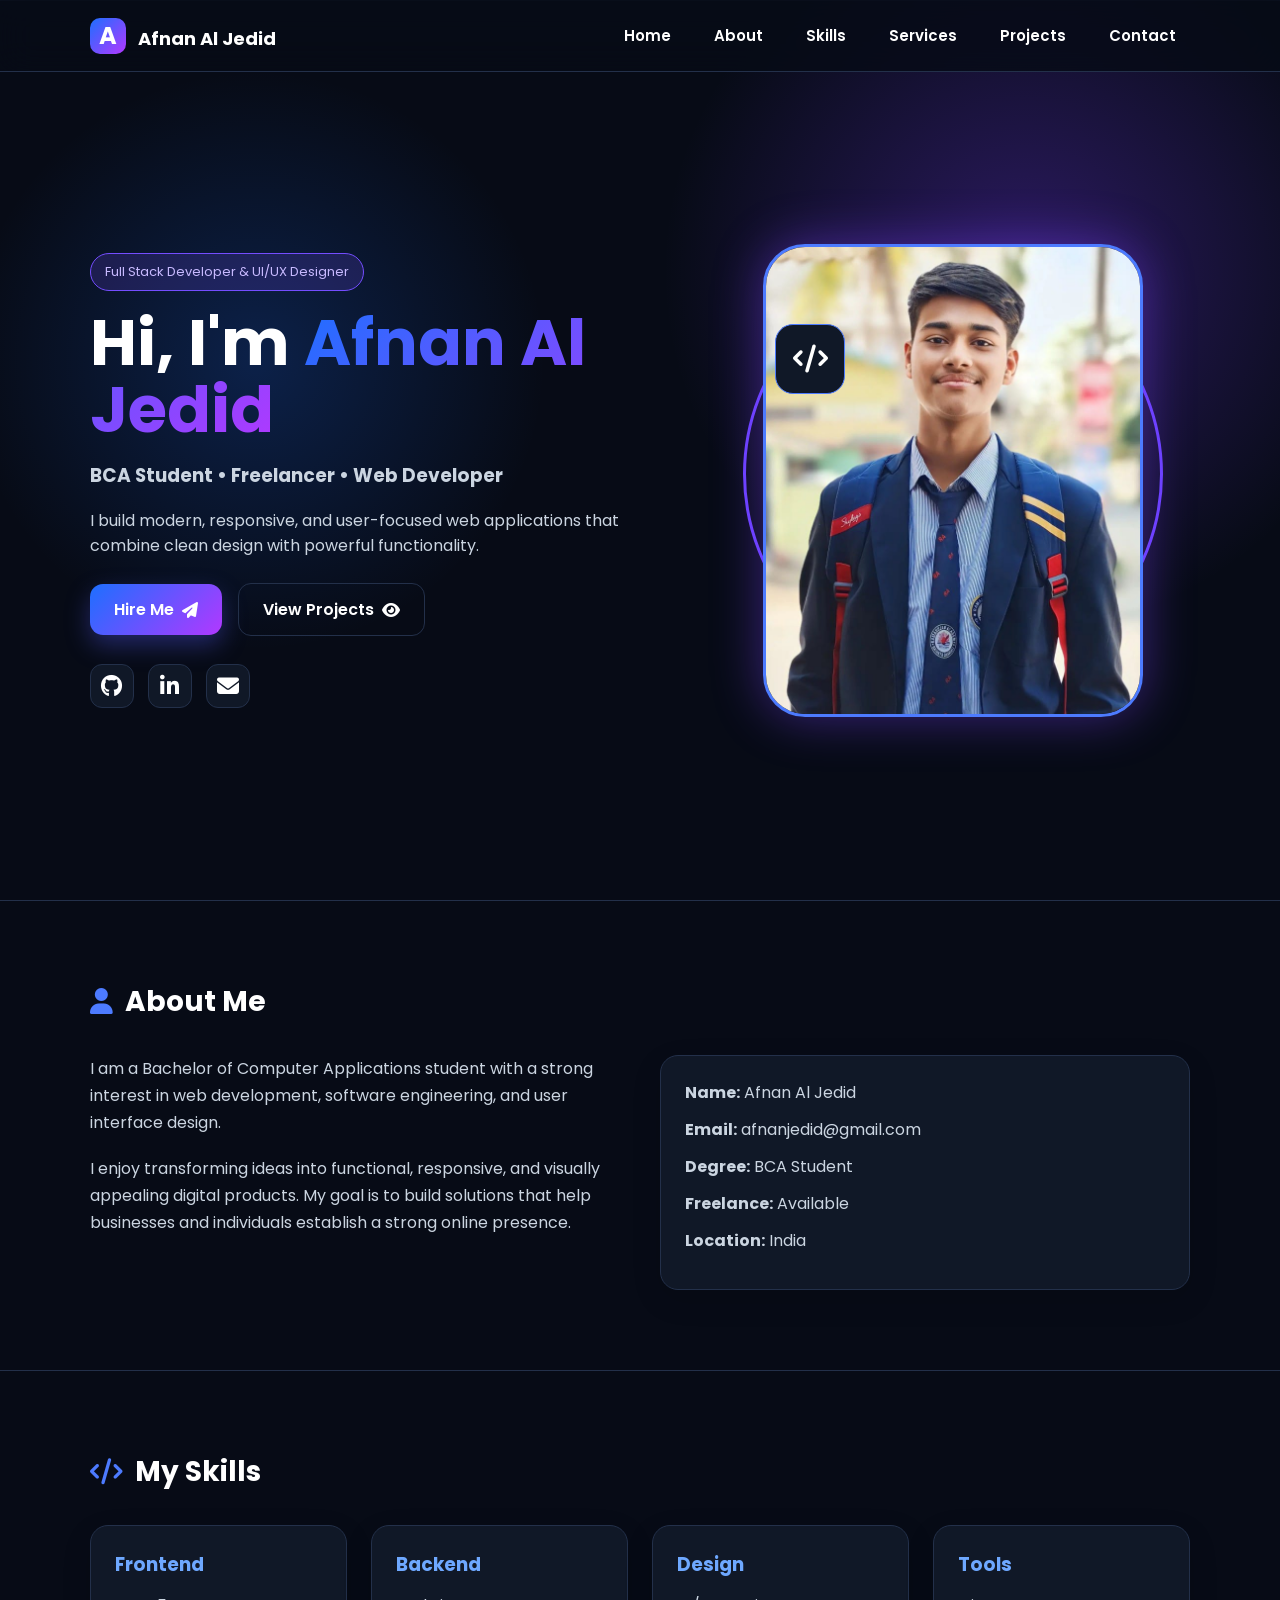
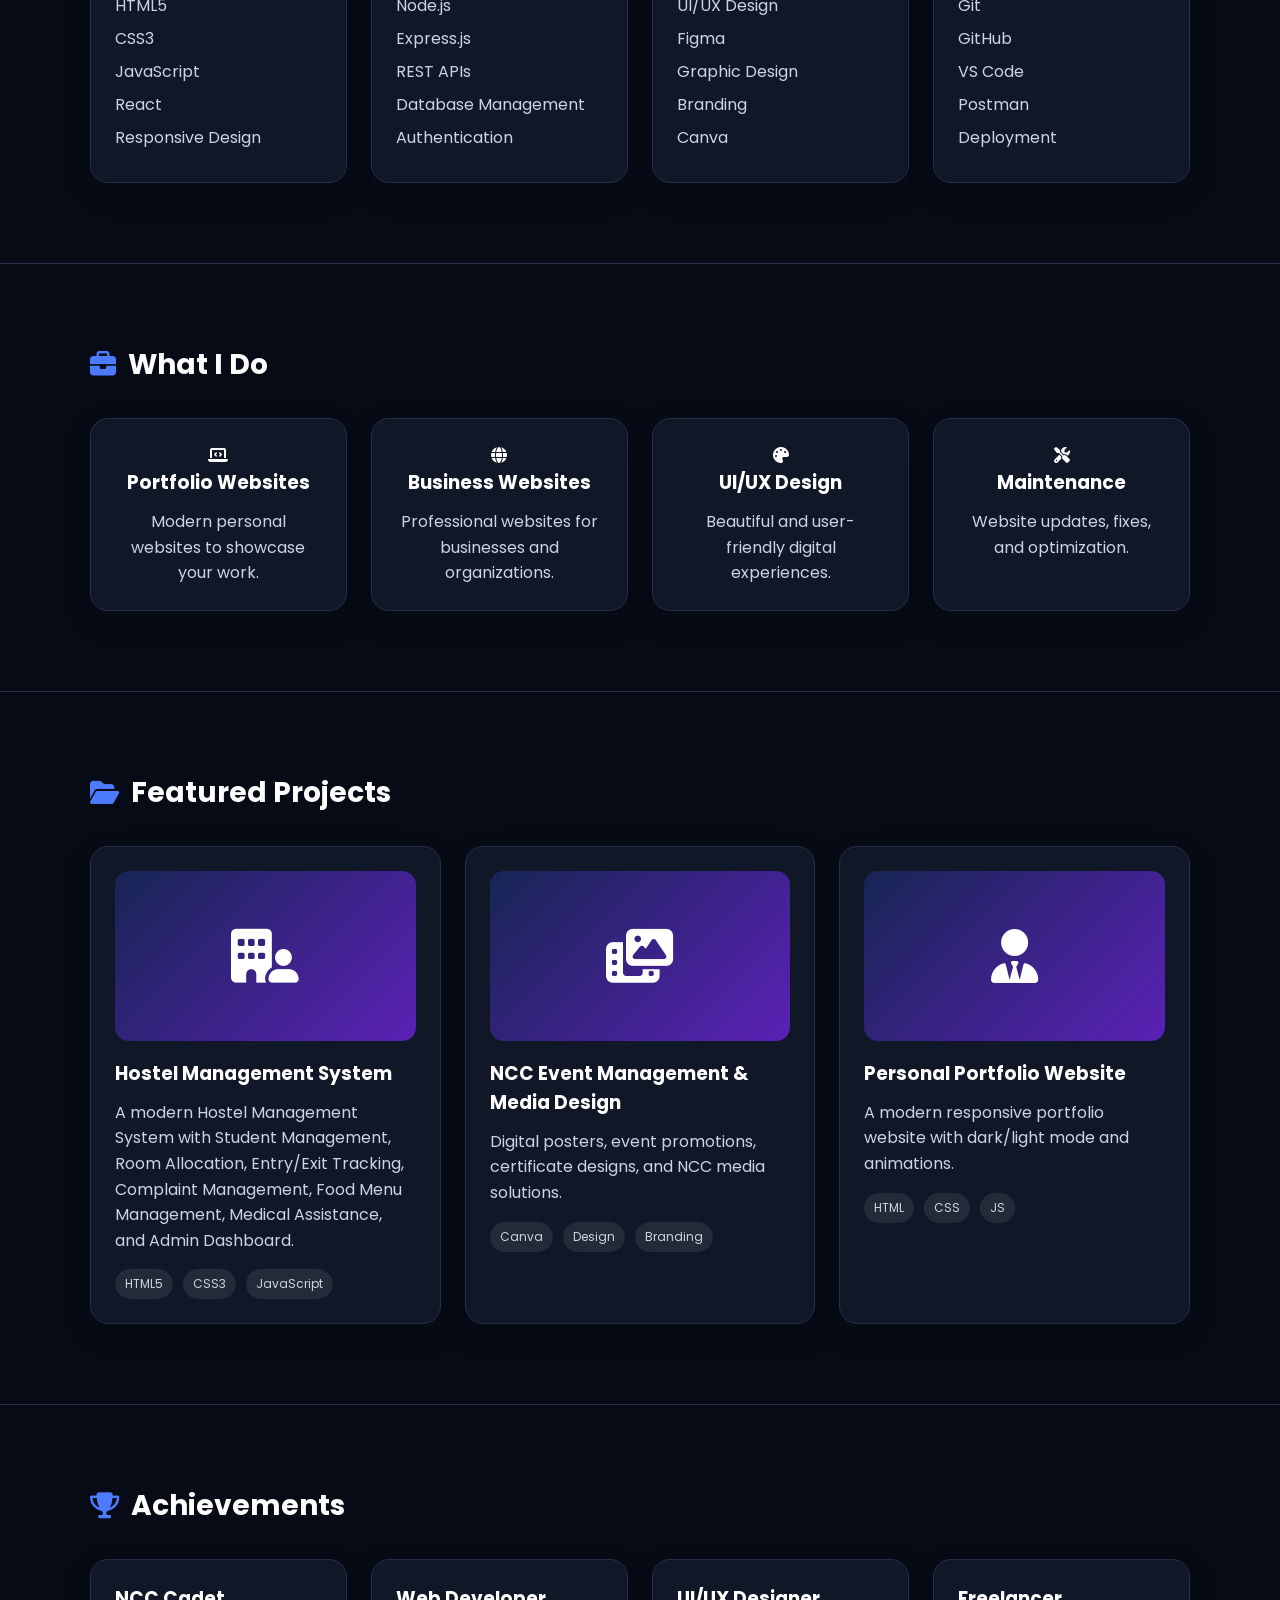
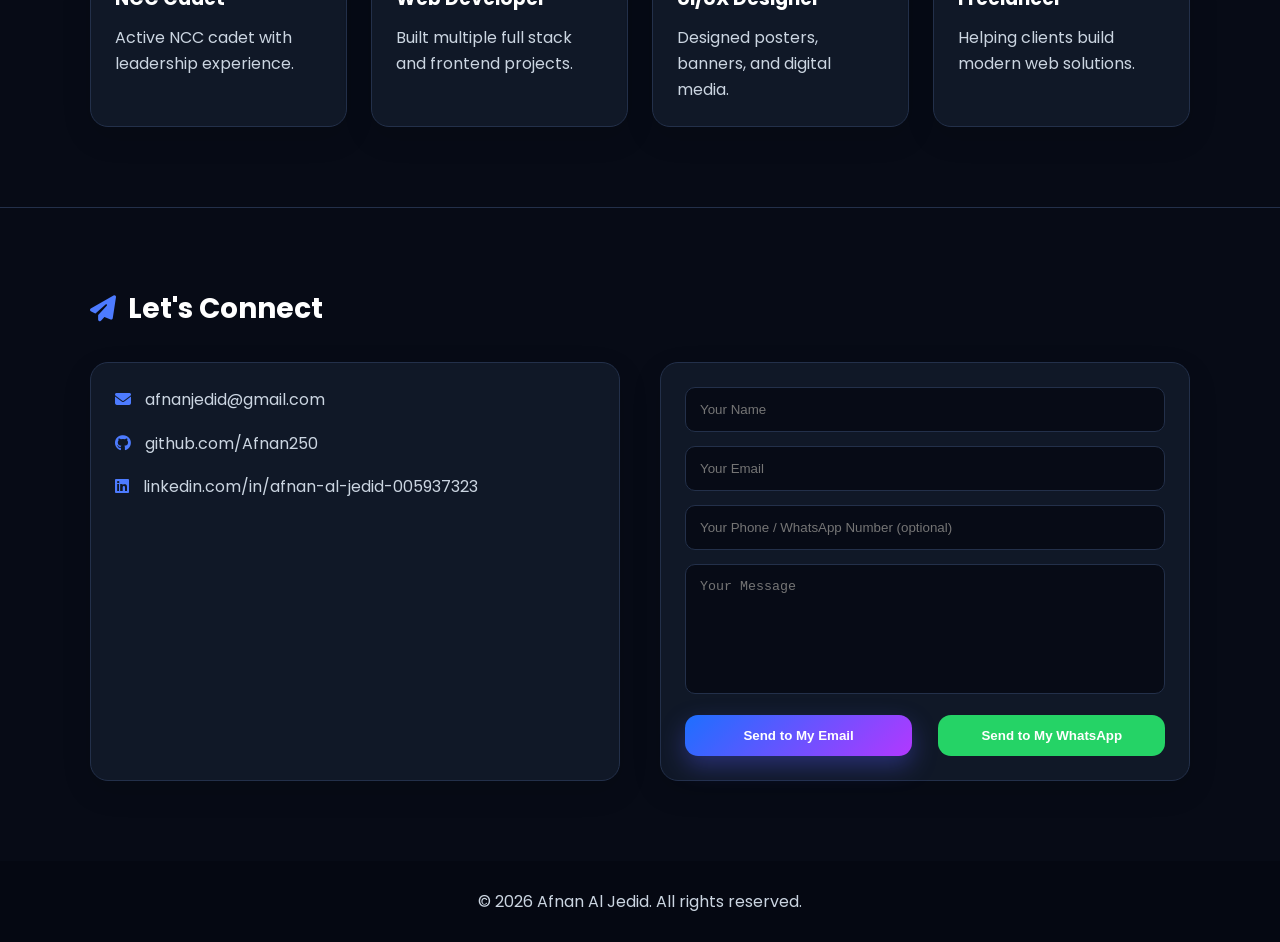
==== index.html @ 79fd56b5 "Implement menu toggle functionality Added a script to toggle the navigation menu." ====
<!DOCTYPE html>
<html lang="en">
<head>
  <meta charset="UTF-8" />
  <meta name="viewport" content="width=device-width, initial-scale=1.0" />
  <title>Afnan Al Jedid | Portfolio</title>

  <link rel="stylesheet" href="style.css" />

  <link rel="preconnect" href="https://fonts.googleapis.com">
  <link rel="preconnect" href="https://fonts.gstatic.com" crossorigin>
  <link href="https://fonts.googleapis.com/css2?family=Poppins:wght@300;400;500;600;700;800&display=swap" rel="stylesheet">

  <!-- Font Awesome Icons -->
<link rel="stylesheet" href="https://cdnjs.cloudflare.com/ajax/libs/font-awesome/6.7.2/css/all.min.css">
</head>
<body>
  <header class="header">
    <a href="#home" class="logo"><span>A</span> Afnan Al Jedid</a>

    <nav class="navbar" id="navbar">
      <a href="#home">Home</a>
      <a href="#about">About</a>
      <a href="#skills">Skills</a>
      <a href="#services">Services</a>
      <a href="#projects">Projects</a>
      <a href="#contact">Contact</a>
    </nav>

    <div class="header-actions">
      <button id="menuBtn" class="menu-btn">
        <i class="fa-solid fa-ellipsis-vertical menu-btn" onclick="toggleMenu()"></i>
      </button>
    </div>
  </header>

  <section class="hero" id="home">
    <div class="hero-content reveal">
      <p class="tag">Full Stack Developer & UI/UX Designer</p>
      <h1>Hi, I'm <span>Afnan Al Jedid</span></h1>
      <h3>BCA Student • Freelancer • Web Developer</h3>
      <p class="desc">I build modern, responsive, and user-focused web applications that combine clean design with powerful functionality.</p>

      <div class="hero-buttons">
        <a href="#contact" class="btn primary">Hire Me <i class="fa-solid fa-paper-plane"></i></a>
        <a href="#projects" class="btn secondary">View Projects <i class="fa-solid fa-eye"></i></a>
      </div>

      <div class="socials">
        <a href="https://github.com/Afnan250" target="_blank"><i class="fa-brands fa-github"></i></a>
        <a href="https://www.linkedin.com/in/afnan-al-jedid-005937323" target="_blank"><i class="fa-brands fa-linkedin-in"></i></a>
        <a href="mailto:afnanjedid@gmail.com"><i class="fa-solid fa-envelope"></i></a>
      </div>
    </div>

    <div class="hero-image reveal">
      <div class="circle"></div>
    <img src="profile.jpg" alt="Afnan Al Jedid">
      <div class="code-card"><i class="fa-solid fa-code"></i></div>
    </div>
  </section>

  <section class="about" id="about">
    <div class="section-title reveal"><i class="fa-regular fa-user"></i><h2>About Me</h2></div>

    <div class="about-grid">
      <div class="about-text reveal">
        <p>I am a Bachelor of Computer Applications student with a strong interest in web development, software engineering, and user interface design.</p>
        <p>I enjoy transforming ideas into functional, responsive, and visually appealing digital products. My goal is to build solutions that help businesses and individuals establish a strong online presence.</p>
      </div>

      <div class="info-box reveal">
        <p><b>Name:</b> Afnan Al Jedid</p>
        <p><b>Email:</b> afnanjedid@gmail.com</p>
        <p><b>Degree:</b> BCA Student</p>
        <p><b>Freelance:</b> Available</p>
        <p><b>Location:</b> India</p>
      </div>
    </div>
  </section>

  <section class="skills" id="skills">
    <div class="section-title reveal"><i class="fa-solid fa-code"></i><h2>My Skills</h2></div>

    <div class="skill-grid">
      <div class="skill-card reveal"><h3>Frontend</h3><p>HTML5</p><p>CSS3</p><p>JavaScript</p><p>React</p><p>Responsive Design</p></div>
      <div class="skill-card reveal"><h3>Backend</h3><p>Node.js</p><p>Express.js</p><p>REST APIs</p><p>Database Management</p><p>Authentication</p></div>
      <div class="skill-card reveal"><h3>Design</h3><p>UI/UX Design</p><p>Figma</p><p>Graphic Design</p><p>Branding</p><p>Canva</p></div>
      <div class="skill-card reveal"><h3>Tools</h3><p>Git</p><p>GitHub</p><p>VS Code</p><p>Postman</p><p>Deployment</p></div>
    </div>
  </section>

  <section class="services" id="services">
    <div class="section-title reveal"><i class="fa-solid fa-briefcase"></i><h2>What I Do</h2></div>

    <div class="service-grid">
      <div class="service-card reveal"><i class="fa-solid fa-laptop-code"></i><h3>Portfolio Websites</h3><p>Modern personal websites to showcase your work.</p></div>
      <div class="service-card reveal"><i class="fa-solid fa-globe"></i><h3>Business Websites</h3><p>Professional websites for businesses and organizations.</p></div>
      <div class="service-card reveal"><i class="fa-solid fa-palette"></i><h3>UI/UX Design</h3><p>Beautiful and user-friendly digital experiences.</p></div>
      <div class="service-card reveal"><i class="fa-solid fa-screwdriver-wrench"></i><h3>Maintenance</h3><p>Website updates, fixes, and optimization.</p></div>
    </div>
  </section>
  
<section class="projects" id="projects">
  <div class="section-title reveal">
    <i class="fa-regular fa-folder-open"></i>
    <h2>Featured Projects</h2>
  </div>

  <div class="project-grid">
<div class="project-card reveal"
     onclick="window.location.href='./dashboard.html'">
      <div class="project-img gradient">
        <i class="fa-solid fa-building-user"></i>
      </div>

      <h3>Hostel Management System</h3>

      <p>
        A modern Hostel Management System with Student Management, Room Allocation,
        Entry/Exit Tracking, Complaint Management, Food Menu Management,
        Medical Assistance, and Admin Dashboard.
      </p>

      <span>HTML5</span>
      <span>CSS3</span>
      <span>JavaScript</span>
    </div>

 <div class="project-card reveal" onclick="window.location.href='./ncc.html'">
    <div class="project-img gradient">
        <i class="fa-solid fa-photo-film"></i>
    </div>
   
      <h3>NCC Event Management & Media Design</h3>
      <p>Digital posters, event promotions, certificate designs, and NCC media solutions.</p>

      <span>Canva</span>
      <span>Design</span>
      <span>Branding</span>
    </div>

    <div class="project-card reveal">
      <div class="project-img gradient">
        <i class="fa-solid fa-user-tie"></i>
      </div>

      <h3>Personal Portfolio Website</h3>
      <p>A modern responsive portfolio website with dark/light mode and animations.</p>

      <span>HTML</span>
      <span>CSS</span>
      <span>JS</span>
    </div>

  </div>
</section>


  <section class="achievements">
    <div class="section-title reveal"><i class="fa-solid fa-trophy"></i><h2>Achievements</h2></div>

    <div class="achievement-grid">
      <div class="achievement reveal"><h3>NCC Cadet</h3><p>Active NCC cadet with leadership experience.</p></div>
      <div class="achievement reveal"><h3>Web Developer</h3><p>Built multiple full stack and frontend projects.</p></div>
      <div class="achievement reveal"><h3>UI/UX Designer</h3><p>Designed posters, banners, and digital media.</p></div>
      <div class="achievement reveal"><h3>Freelancer</h3><p>Helping clients build modern web solutions.</p></div>
    </div>
  </section>

  <section class="contact" id="contact">
    <div class="section-title reveal"><i class="fa-solid fa-paper-plane"></i><h2>Let's Connect</h2></div>

    <div class="contact-grid">
      <div class="contact-info reveal">
        <p><i class="fa-solid fa-envelope"></i> afnanjedid@gmail.com</p>
        <p><i class="fa-brands fa-github"></i> github.com/Afnan250</p>
        <p><i class="fa-brands fa-linkedin"></i> linkedin.com/in/afnan-al-jedid-005937323</p>
      </div>

      <form class="contact-form reveal" action="https://formsubmit.co/afnanjedid@gmail.com" method="POST">
        <input type="hidden" name="_subject" value="New Portfolio Message - Afnan Al Jedid">
        <input type="hidden" name="_template" value="table">
        <input type="hidden" name="_captcha" value="false">
        <input type="hidden" name="_next" value="thankyou.html">

        <input type="text" id="name" name="name" placeholder="Your Name" required>
        <input type="email" id="email" name="email" placeholder="Your Email" required>
        <input type="tel" id="phone" name="phone" placeholder="Your Phone / WhatsApp Number (optional)">
        <textarea id="message" name="message" placeholder="Your Message" required></textarea>

        <div class="form-buttons">
          <button class="btn primary" type="submit">Send to My Email</button>
          <button class="btn secondary whatsapp-btn" type="button" onclick="sendWhatsApp()">Send to My WhatsApp</button>
        </div>

      </form>
    </div>
  </section>

  <footer>
    <p>© 2026 Afnan Al Jedid. All rights reserved.</p>
  </footer>

  <script src="script.js"></script>
  <script>
function toggleMenu(){
    document.querySelector(".navbar").classList.toggle("active");
}
</script>

</body>
</html>
---- style.css ----
*{margin:0;padding:0;box-sizing:border-box}

html{scroll-behavior:smooth}

body{
  font-family:'Poppins',sans-serif;
  background:var(--bg);
  color:var(--text);
  transition:.3s;
}

:root{
  --bg:#070b16;
  --card:#101827;
  --text:#fff;
  --muted:#cbd5e1;
  --border:#23304a;
  --light:#0b1020;
  --grad:linear-gradient(135deg,#1d6fff,#b238ff);
}

body.light{
  --bg:#f8fafc;
  --card:#ffffff;
  --text:#0f172a;
  --muted:#475569;
  --border:#e2e8f0;
  --light:#f1f5f9;
  --grad:linear-gradient(135deg,#2563eb,#7c3aed);
}

.header{
  position:fixed;
  top:0;
  left:0;
  width:100%;
  height:72px;
  padding:0 7%;
  display:flex;
  align-items:center;
  justify-content:space-between;
  background:rgba(7,11,22,.82);
  backdrop-filter:blur(16px);
  border-bottom:1px solid var(--border);
  z-index:1000;
}

.light .header{background:rgba(255,255,255,.85)}

.logo{
  font-size:18px;
  color:var(--text);
  text-decoration:none;
  font-weight:700;
}

.logo span{
  display:inline-grid;
  place-items:center;
  width:36px;
  height:36px;
  background:var(--grad);
  border-radius:10px;
  margin-right:8px;
  font-size:24px;
}

.navbar a{
  color:var(--text);
  text-decoration:none;
  margin:0 14px;
  font-size:14px;
}

.menu-btn{display:none}

.hero{
  min-height:100vh;
  padding:120px 7% 60px;
  display:grid;
  grid-template-columns:1.1fr .9fr;
  align-items:center;
  gap:45px;
  background:radial-gradient(circle at 80% 30%,rgba(121,58,255,.32),transparent 30%),
             radial-gradient(circle at 20% 40%,rgba(29,111,255,.22),transparent 25%);
}

.tag{
  display:inline-block;
  padding:8px 14px;
  border-radius:30px;
  background:rgba(120,77,255,.18);
  border:1px solid #744dff;
  color:#c8baff;
  font-size:13px;
  margin-bottom:18px;
}

.hero h1{
  font-size:64px;
  line-height:1.05;
}

.hero h1 span{
  background:var(--grad);
  -webkit-background-clip:text;
  color:transparent;
}

.hero h3{
  margin:18px 0;
  color:var(--muted);
}

.desc{
  max-width:560px;
  color:var(--muted);
  margin-bottom:25px;
}

.btn{
  display:inline-flex;
  align-items:center;
  gap:8px;
  text-decoration:none;
  border-radius:13px;
  padding:13px 24px;
  font-weight:600;
  border:1px solid var(--border);
  cursor:pointer;
}

.primary{
  background:var(--grad);
  color:white;
  border:none;
  box-shadow:0 10px 25px rgba(85,92,255,.35);
}

.secondary{
  color:var(--text);
  margin-left:12px;
}

.socials{margin-top:28px}

.socials a{
  display:inline-grid;
  place-items:center;
  width:44px;
  height:44px;
  background:var(--card);
  border:1px solid var(--border);
  border-radius:12px;
  color:var(--text);
  font-size:22px;
  margin-right:10px;
  text-decoration:none;
}

.hero-image{
  position:relative;
  display:flex;
  justify-content:center;
}

.hero-image img{
  width:min(380px,90%);
  border-radius:42px;
  border:3px solid #4d7bff;
  position:relative;
  z-index:2;
  box-shadow:0 0 50px rgba(124,67,255,.45);
}

.circle{
  position:absolute;
  width:420px;
  height:420px;
  border:3px solid #6c42ff;
  border-radius:50%;
  top:20px;
}

.code-card{
  position:absolute;
  top:80px;
  left:60px;
  z-index:3;
  width:70px;
  height:70px;
  border-radius:18px;
  display:grid;
  place-items:center;
  background:var(--card);
  border:1px solid #4d7bff;
  font-size:28px;
}

section{
  padding:80px 7%;
  border-top:1px solid var(--border);
}

.section-title{
  display:flex;
  align-items:center;
  gap:12px;
  margin-bottom:32px;
}

.section-title i{
  font-size:26px;
  color:#4d7bff;
}

.section-title h2{font-size:28px}

.about-grid,.contact-grid{
  display:grid;
  grid-template-columns:1fr 1fr;
  gap:40px;
}

.about-text p{
  color:var(--muted);
  margin-bottom:18px;
  line-height:1.7;
}

.info-box,.skill-card,.service-card,.project-card,.achievement,.contact-form,.contact-info{
  background:var(--card);
  border:1px solid var(--border);
  border-radius:18px;
  padding:24px;
  box-shadow:0 10px 30px rgba(0,0,0,.12);
}

.info-box p{
  margin-bottom:12px;
  color:var(--muted);
}

.skill-grid,.service-grid,.project-grid,.achievement-grid{
  display:grid;
  grid-template-columns:repeat(4,1fr);
  gap:24px;
}

.skill-card h3{
  color:#6ea8ff;
  margin-bottom:14px;
}

.skill-card p{
  color:var(--muted);
  margin:8px 0;
}

.service-card{text-align:center}


.service-card h3,.project-card h3,.achievement h3{
  margin-bottom:12px;
}

.service-card p,.project-card p,.achievement p,.contact-info p{
  color:var(--muted);
  line-height:1.6;
}

.project-grid{grid-template-columns:repeat(3,1fr)}

.project-img{
  height:170px;
  border-radius:14px;
  margin-bottom:18px;
  display:grid;
  place-items:center;
  font-size:54px;
}

.gradient{
  background:linear-gradient(135deg,#172554,#5b21b6);
}

.project-card span{
  display:inline-block;
  margin:16px 6px 0 0;
  padding:6px 10px;
  border-radius:18px;
  background:rgba(255,255,255,.08);
  color:var(--muted);
  font-size:12px;
}

.contact-info p{margin-bottom:18px}

.contact-info i{
  color:#4d7bff;
  margin-right:10px;
}

.contact-form input,.contact-form textarea{
  width:100%;
  padding:14px;
  margin-bottom:14px;
  border-radius:10px;
  border:1px solid var(--border);
  background:var(--bg);
  color:var(--text);
  outline:none;
}

.contact-form textarea{
  height:130px;
  resize:none;
}

.contact-form button{
  width:100%;
  justify-content:center;
}

.form-buttons{
  display:flex;
  gap:14px;
  flex-wrap:wrap;
}

.form-buttons .btn{
  flex:1;
  text-align:center;
  justify-content:center;
  border:none;
  cursor:pointer;
}

.form-note{
  margin-top:10px;
  font-size:13px;
  color:var(--muted);
}

.whatsapp-btn{
  background:#25D366 !important;
  color:#ffffff !important;
  border:none !important;
}

footer{
  text-align:center;
  padding:28px;
  background:#050812;
  color:var(--muted);
}

.light footer{background:#fff}

.reveal{
  opacity:1;
  transform:translateY(0);
  transition:.8s;
}

.reveal.active{
  opacity:1;
  transform:translateY(0);
}

/* Light Mode */
body.light .hero{
  background:radial-gradient(circle at 80% 28%,rgba(37,99,235,.16),transparent 32%),
             radial-gradient(circle at 18% 45%,rgba(124,58,237,.12),transparent 28%),
             linear-gradient(180deg,#ffffff 0%,#f8fafc 100%);
}

body.light .tag{
  background:#eff6ff;
  border-color:#bfdbfe;
  color:#1d4ed8;
}

body.light .info-box,
body.light .skill-card,
body.light .service-card,
body.light .project-card,
body.light .achievement,
body.light .contact-form,
body.light .contact-info,
body.light .socials a,
body.light .theme-btn,
body.light .menu-btn{
  box-shadow:0 12px 32px rgba(15,23,42,.08);
  border:1px solid rgba(15,23,42,.08);
}

body.light .service-card,
body.light .project-card,
body.light .skill-card,
body.light .achievement{
  transition:.3s ease;
}

body.light .service-card:hover,
body.light .project-card:hover,
body.light .skill-card:hover,
body.light .achievement:hover{
  transform:translateY(-8px);
  box-shadow:0 18px 45px rgba(15,23,42,.12);
}

body.light .secondary{
  background:#ffffff;
  color:#0f172a;
}

body.light .project-card span{
  background:#f1f5f9;
  color:#334155;
}

body.light .contact-form input,
body.light .contact-form textarea{
  background:#f8fafc;
}

/* Thank You Page */
.thank-you-page{
  min-height:100vh;
  display:grid;
  place-items:center;
  background:var(--bg);
}

.thank-you-card{
  max-width:560px;
  background:var(--card);
  border:1px solid var(--border);
  border-radius:24px;
  padding:42px;
  text-align:center;
  box-shadow:0 20px 60px rgba(255,255,255,.16);
}

.thank-you-card h1{
  margin-bottom:14px;
  font-size:34px;
}

.thank-you-card p{
  color:var(--muted);
  margin-bottom:24px;
  line-height:1.7;
}

/* Font Awesome Fix */
.fa-solid,
.fa-regular,
.fa-brands{
  font-family:"Font Awesome 6 Free","Font Awesome 6 Brands" !important;
}

.fa-solid,
.fa-regular{
  font-weight:900 !important;
}

.fa-brands{
  font-weight:400 !important;
}

/* ================= NAVBAR ================= */

.header{
display:flex;
justify-content:space-between;
align-items:center;
padding:20px 7%;
}

.navbar{
display:flex;
align-items:right;
gap:15px;
margin-left:auto;
}

.navbar a{
color:var(--text);
text-decoration:none;
font-size:15px;
font-weight:600;
transition:0.3s;
}

.navbar a:hover

.menu-btn{
display:none;
font-size:28px;
cursor:pointer;
}

/* ================= TABLET ================= */

@media(max-width:900px){

.menu-btn{
    display:block;
}

.navbar{
    position:absolute;
    top:72px;
    right:-100%;
    width:270px;
    background:var(--card);
    border:1px solid var(--border);
    border-radius:0 0 0 18px;
    padding:20px;
    flex-direction:column;
    align-items:flex-start;
    gap:10px;
    transition:.3s;
}

.navbar.active{
    right:0;
}

.navbar a{
    display:block;
    width:100%;
    padding:10px;
    margin:0;
}


}

/* ================= MOBILE ================= */

@media(max-width:560px){

.header{
    padding:18px 5%;
}

/* Three-dot menu button */
.menu-btn{
    display:block;
    font-size:28px;
    cursor:pointer;
}

/* Hidden navbar */
.navbar{
    position:absolute;
    top:70px;
    right:-100%;
    width:250px;
    background:var(--card);
    border:1px solid var(--border);
    border-radius:0 0 0 18px;
    padding:20px;
    display:flex;
    flex-direction:column;
    transition:.3s;
}

/* Show when menu clicked */
.navbar.active{
    right:0;
}

.navbar a{
    display:block;
    padding:12px 0;
    margin:0;
}

}
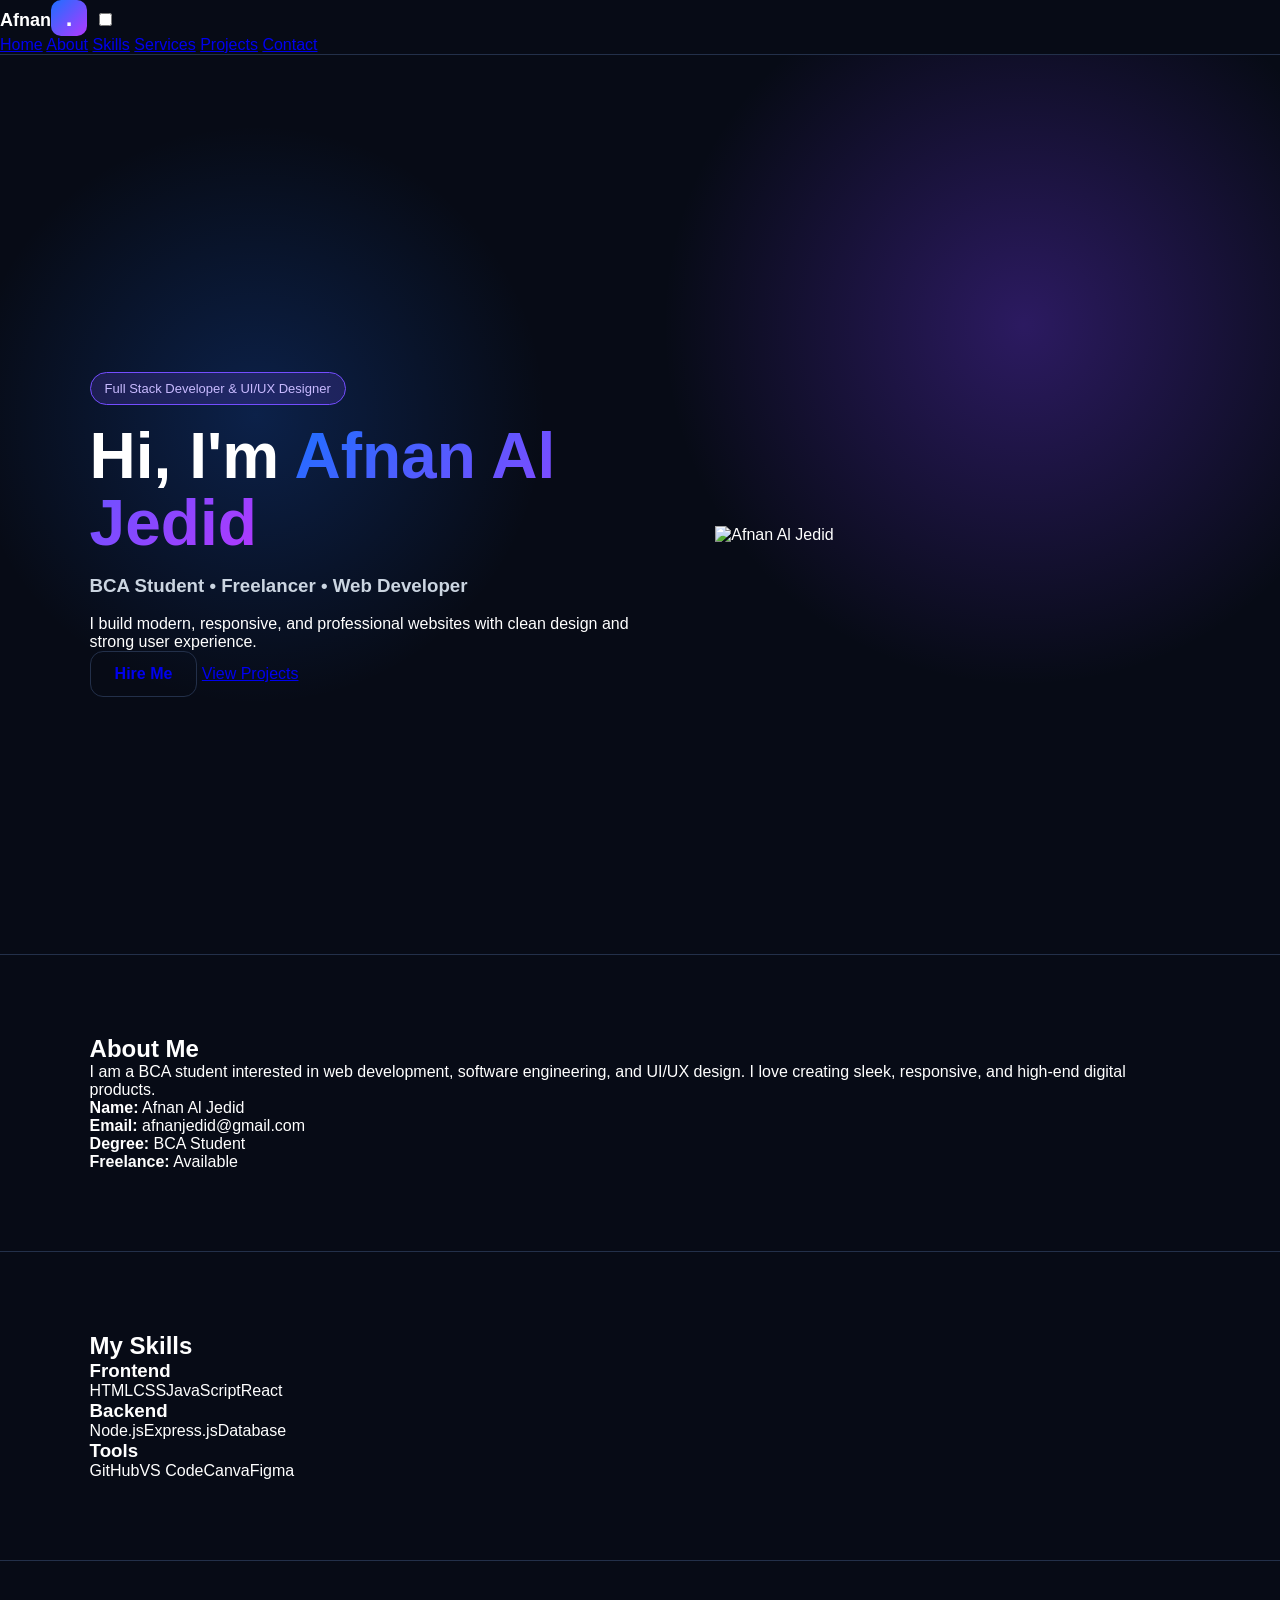
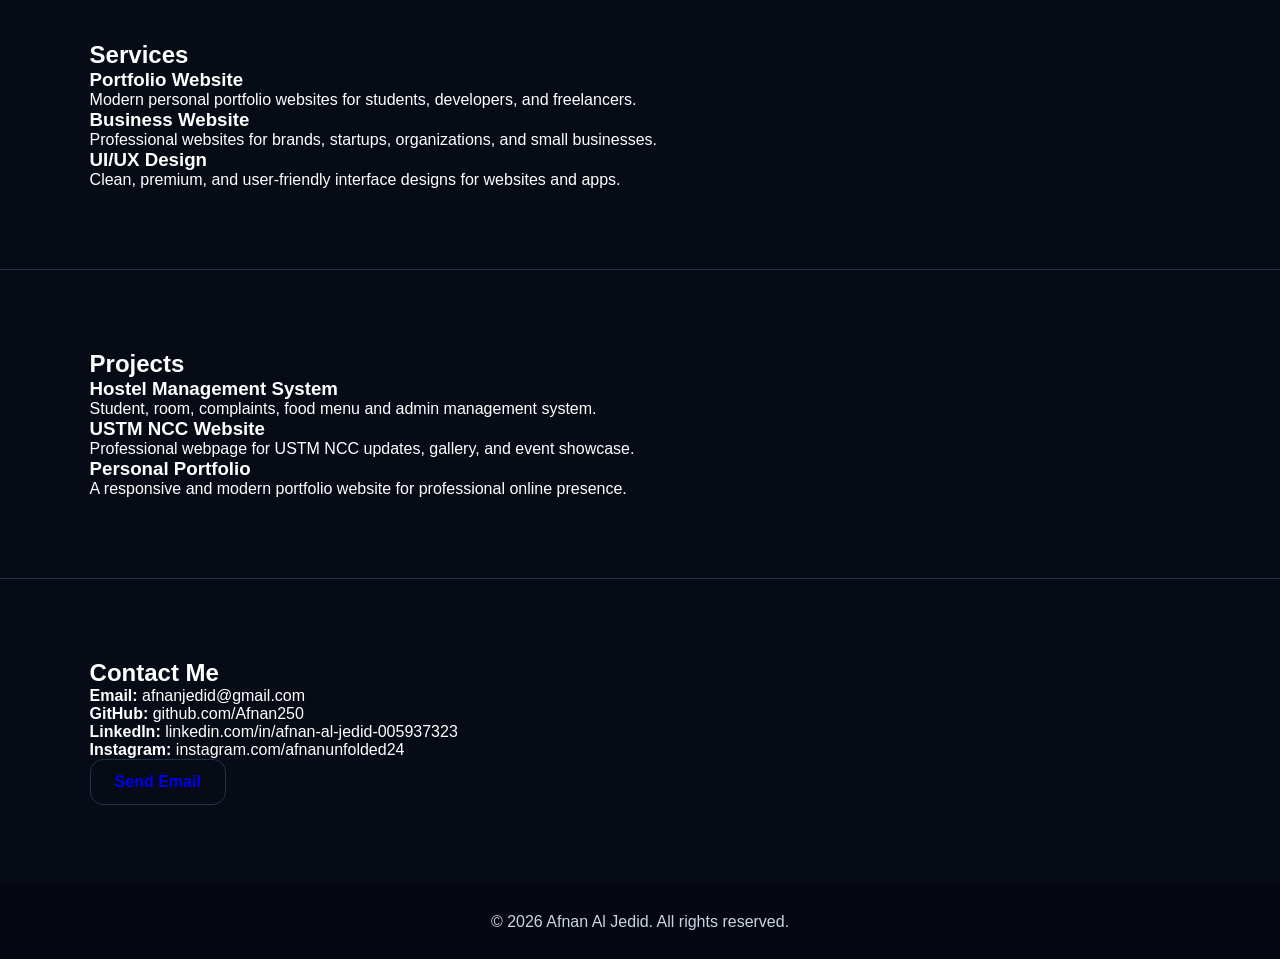
==== commit 32aeba0d: "Revise index.html for improved layout and content Refactor HTML structure and update content for cla" ====
--- a/index.html
+++ b/index.html
@@ -4,210 +4,144 @@
   <meta charset="UTF-8" />
   <meta name="viewport" content="width=device-width, initial-scale=1.0" />
   <title>Afnan Al Jedid | Portfolio</title>
+  <link rel="stylesheet" href="style.css" />
+</head>
 
-  <link rel="stylesheet" href="style.css" />
+<body>
 
-  <link rel="preconnect" href="https://fonts.googleapis.com">
-  <link rel="preconnect" href="https://fonts.gstatic.com" crossorigin>
-  <link href="https://fonts.googleapis.com/css2?family=Poppins:wght@300;400;500;600;700;800&display=swap" rel="stylesheet">
+<header>
+  <a href="#" class="logo">Afnan<span>.</span></a>
 
-  <!-- Font Awesome Icons -->
-<link rel="stylesheet" href="https://cdnjs.cloudflare.com/ajax/libs/font-awesome/6.7.2/css/all.min.css">
-</head>
-<body>
-  <header class="header">
-    <a href="#home" class="logo"><span>A</span> Afnan Al Jedid</a>
+  <input type="checkbox" id="check">
+  <label for="check" class="menu-btn">☰</label>
 
-    <nav class="navbar" id="navbar">
-      <a href="#home">Home</a>
-      <a href="#about">About</a>
-      <a href="#skills">Skills</a>
-      <a href="#services">Services</a>
-      <a href="#projects">Projects</a>
-      <a href="#contact">Contact</a>
-    </nav>
+  <nav>
+    <a href="#home">Home</a>
+    <a href="#about">About</a>
+    <a href="#skills">Skills</a>
+    <a href="#services">Services</a>
+    <a href="#projects">Projects</a>
+    <a href="#contact">Contact</a>
+  </nav>
+</header>
 
-    <div class="header-actions">
-      <button id="menuBtn" class="menu-btn">
-        <i class="fa-solid fa-ellipsis-vertical menu-btn" onclick="toggleMenu()"></i>
-      </button>
+<section class="hero" id="home">
+  <div class="hero-text">
+    <p class="tag">Full Stack Developer & UI/UX Designer</p>
+    <h1>Hi, I'm <span>Afnan Al Jedid</span></h1>
+    <h3>BCA Student • Freelancer • Web Developer</h3>
+    <p>I build modern, responsive, and professional websites with clean design and strong user experience.</p>
+
+    <div class="buttons">
+      <a href="#contact" class="btn">Hire Me</a>
+      <a href="#projects" class="btn-outline">View Projects</a>
     </div>
-  </header>
-
-  <section class="hero" id="home">
-    <div class="hero-content reveal">
-      <p class="tag">Full Stack Developer & UI/UX Designer</p>
-      <h1>Hi, I'm <span>Afnan Al Jedid</span></h1>
-      <h3>BCA Student • Freelancer • Web Developer</h3>
-      <p class="desc">I build modern, responsive, and user-focused web applications that combine clean design with powerful functionality.</p>
-
-      <div class="hero-buttons">
-        <a href="#contact" class="btn primary">Hire Me <i class="fa-solid fa-paper-plane"></i></a>
-        <a href="#projects" class="btn secondary">View Projects <i class="fa-solid fa-eye"></i></a>
-      </div>
-
-      <div class="socials">
-        <a href="https://github.com/Afnan250" target="_blank"><i class="fa-brands fa-github"></i></a>
-        <a href="https://www.linkedin.com/in/afnan-al-jedid-005937323" target="_blank"><i class="fa-brands fa-linkedin-in"></i></a>
-        <a href="mailto:afnanjedid@gmail.com"><i class="fa-solid fa-envelope"></i></a>
-      </div>
-    </div>
-
-    <div class="hero-image reveal">
-      <div class="circle"></div>
-    <img src="profile.jpg" alt="Afnan Al Jedid">
-      <div class="code-card"><i class="fa-solid fa-code"></i></div>
-    </div>
-  </section>
-
-  <section class="about" id="about">
-    <div class="section-title reveal"><i class="fa-regular fa-user"></i><h2>About Me</h2></div>
-
-    <div class="about-grid">
-      <div class="about-text reveal">
-        <p>I am a Bachelor of Computer Applications student with a strong interest in web development, software engineering, and user interface design.</p>
-        <p>I enjoy transforming ideas into functional, responsive, and visually appealing digital products. My goal is to build solutions that help businesses and individuals establish a strong online presence.</p>
-      </div>
-
-      <div class="info-box reveal">
-        <p><b>Name:</b> Afnan Al Jedid</p>
-        <p><b>Email:</b> afnanjedid@gmail.com</p>
-        <p><b>Degree:</b> BCA Student</p>
-        <p><b>Freelance:</b> Available</p>
-        <p><b>Location:</b> India</p>
-      </div>
-    </div>
-  </section>
-
-  <section class="skills" id="skills">
-    <div class="section-title reveal"><i class="fa-solid fa-code"></i><h2>My Skills</h2></div>
-
-    <div class="skill-grid">
-      <div class="skill-card reveal"><h3>Frontend</h3><p>HTML5</p><p>CSS3</p><p>JavaScript</p><p>React</p><p>Responsive Design</p></div>
-      <div class="skill-card reveal"><h3>Backend</h3><p>Node.js</p><p>Express.js</p><p>REST APIs</p><p>Database Management</p><p>Authentication</p></div>
-      <div class="skill-card reveal"><h3>Design</h3><p>UI/UX Design</p><p>Figma</p><p>Graphic Design</p><p>Branding</p><p>Canva</p></div>
-      <div class="skill-card reveal"><h3>Tools</h3><p>Git</p><p>GitHub</p><p>VS Code</p><p>Postman</p><p>Deployment</p></div>
-    </div>
-  </section>
-
-  <section class="services" id="services">
-    <div class="section-title reveal"><i class="fa-solid fa-briefcase"></i><h2>What I Do</h2></div>
-
-    <div class="service-grid">
-      <div class="service-card reveal"><i class="fa-solid fa-laptop-code"></i><h3>Portfolio Websites</h3><p>Modern personal websites to showcase your work.</p></div>
-      <div class="service-card reveal"><i class="fa-solid fa-globe"></i><h3>Business Websites</h3><p>Professional websites for businesses and organizations.</p></div>
-      <div class="service-card reveal"><i class="fa-solid fa-palette"></i><h3>UI/UX Design</h3><p>Beautiful and user-friendly digital experiences.</p></div>
-      <div class="service-card reveal"><i class="fa-solid fa-screwdriver-wrench"></i><h3>Maintenance</h3><p>Website updates, fixes, and optimization.</p></div>
-    </div>
-  </section>
-  
-<section class="projects" id="projects">
-  <div class="section-title reveal">
-    <i class="fa-regular fa-folder-open"></i>
-    <h2>Featured Projects</h2>
   </div>
 
-  <div class="project-grid">
-<div class="project-card reveal"
-     onclick="window.location.href='./dashboard.html'">
-      <div class="project-img gradient">
-        <i class="fa-solid fa-building-user"></i>
-      </div>
-
-      <h3>Hostel Management System</h3>
-
-      <p>
-        A modern Hostel Management System with Student Management, Room Allocation,
-        Entry/Exit Tracking, Complaint Management, Food Menu Management,
-        Medical Assistance, and Admin Dashboard.
-      </p>
-
-      <span>HTML5</span>
-      <span>CSS3</span>
-      <span>JavaScript</span>
-    </div>
-
- <div class="project-card reveal" onclick="window.location.href='./ncc.html'">
-    <div class="project-img gradient">
-        <i class="fa-solid fa-photo-film"></i>
-    </div>
-   
-      <h3>NCC Event Management & Media Design</h3>
-      <p>Digital posters, event promotions, certificate designs, and NCC media solutions.</p>
-
-      <span>Canva</span>
-      <span>Design</span>
-      <span>Branding</span>
-    </div>
-
-    <div class="project-card reveal">
-      <div class="project-img gradient">
-        <i class="fa-solid fa-user-tie"></i>
-      </div>
-
-      <h3>Personal Portfolio Website</h3>
-      <p>A modern responsive portfolio website with dark/light mode and animations.</p>
-
-      <span>HTML</span>
-      <span>CSS</span>
-      <span>JS</span>
-    </div>
-
+  <div class="hero-photo">
+    <img src="myphoto.jpg" alt="Afnan Al Jedid">
   </div>
 </section>
 
+<section id="about">
+  <h2 class="title">About Me</h2>
 
-  <section class="achievements">
-    <div class="section-title reveal"><i class="fa-solid fa-trophy"></i><h2>Achievements</h2></div>
+  <div class="about-box">
+    <p>
+      I am a BCA student interested in web development, software engineering,
+      and UI/UX design. I love creating sleek, responsive, and high-end digital products.
+    </p>
 
-    <div class="achievement-grid">
-      <div class="achievement reveal"><h3>NCC Cadet</h3><p>Active NCC cadet with leadership experience.</p></div>
-      <div class="achievement reveal"><h3>Web Developer</h3><p>Built multiple full stack and frontend projects.</p></div>
-      <div class="achievement reveal"><h3>UI/UX Designer</h3><p>Designed posters, banners, and digital media.</p></div>
-      <div class="achievement reveal"><h3>Freelancer</h3><p>Helping clients build modern web solutions.</p></div>
+    <div class="info">
+      <div><b>Name:</b> Afnan Al Jedid</div>
+      <div><b>Email:</b> afnanjedid@gmail.com</div>
+      <div><b>Degree:</b> BCA Student</div>
+      <div><b>Freelance:</b> Available</div>
     </div>
-  </section>
+  </div>
+</section>
 
-  <section class="contact" id="contact">
-    <div class="section-title reveal"><i class="fa-solid fa-paper-plane"></i><h2>Let's Connect</h2></div>
+<section id="skills">
+  <h2 class="title">My Skills</h2>
 
-    <div class="contact-grid">
-      <div class="contact-info reveal">
-        <p><i class="fa-solid fa-envelope"></i> afnanjedid@gmail.com</p>
-        <p><i class="fa-brands fa-github"></i> github.com/Afnan250</p>
-        <p><i class="fa-brands fa-linkedin"></i> linkedin.com/in/afnan-al-jedid-005937323</p>
-      </div>
+  <div class="grid">
+    <div class="card skills">
+      <h3>Frontend</h3>
+      <span>HTML</span><span>CSS</span><span>JavaScript</span><span>React</span>
+    </div>
 
-      <form class="contact-form reveal" action="https://formsubmit.co/afnanjedid@gmail.com" method="POST">
-        <input type="hidden" name="_subject" value="New Portfolio Message - Afnan Al Jedid">
-        <input type="hidden" name="_template" value="table">
-        <input type="hidden" name="_captcha" value="false">
-        <input type="hidden" name="_next" value="thankyou.html">
+    <div class="card skills">
+      <h3>Backend</h3>
+      <span>Node.js</span><span>Express.js</span><span>Database</span>
+    </div>
 
-        <input type="text" id="name" name="name" placeholder="Your Name" required>
-        <input type="email" id="email" name="email" placeholder="Your Email" required>
-        <input type="tel" id="phone" name="phone" placeholder="Your Phone / WhatsApp Number (optional)">
-        <textarea id="message" name="message" placeholder="Your Message" required></textarea>
+    <div class="card skills">
+      <h3>Tools</h3>
+      <span>GitHub</span><span>VS Code</span><span>Canva</span><span>Figma</span>
+    </div>
+  </div>
+</section>
 
-        <div class="form-buttons">
-          <button class="btn primary" type="submit">Send to My Email</button>
-          <button class="btn secondary whatsapp-btn" type="button" onclick="sendWhatsApp()">Send to My WhatsApp</button>
-        </div>
+<section id="services">
+  <h2 class="title">Services</h2>
 
-      </form>
+  <div class="grid">
+    <div class="card">
+      <h3>Portfolio Website</h3>
+      <p>Modern personal portfolio websites for students, developers, and freelancers.</p>
     </div>
-  </section>
 
-  <footer>
-    <p>© 2026 Afnan Al Jedid. All rights reserved.</p>
-  </footer>
+    <div class="card">
+      <h3>Business Website</h3>
+      <p>Professional websites for brands, startups, organizations, and small businesses.</p>
+    </div>
 
-  <script src="script.js"></script>
-  <script>
-function toggleMenu(){
-    document.querySelector(".navbar").classList.toggle("active");
-}
-</script>
+    <div class="card">
+      <h3>UI/UX Design</h3>
+      <p>Clean, premium, and user-friendly interface designs for websites and apps.</p>
+    </div>
+  </div>
+</section>
+
+<section id="projects">
+  <h2 class="title">Projects</h2>
+
+  <div class="grid">
+    <div class="card">
+      <h3>Hostel Management System</h3>
+      <p>Student, room, complaints, food menu and admin management system.</p>
+    </div>
+
+    <div class="card">
+      <h3>USTM NCC Website</h3>
+      <p>Professional webpage for USTM NCC updates, gallery, and event showcase.</p>
+    </div>
+
+    <div class="card">
+      <h3>Personal Portfolio</h3>
+      <p>A responsive and modern portfolio website for professional online presence.</p>
+    </div>
+  </div>
+</section>
+
+<section id="contact">
+  <h2 class="title">Contact Me</h2>
+
+  <div class="about-box contact-box">
+    <p><b>Email:</b> afnanjedid@gmail.com</p>
+    <p><b>GitHub:</b> github.com/Afnan250</p>
+    <p><b>LinkedIn:</b> linkedin.com/in/afnan-al-jedid-005937323</p>
+    <p><b>Instagram:</b> instagram.com/afnanunfolded24</p>
+
+    <div class="buttons">
+      <a href="mailto:afnanjedid@gmail.com" class="btn">Send Email</a>
+    </div>
+  </div>
+</section>
+
+<footer>
+  © 2026 Afnan Al Jedid. All rights reserved.
+</footer>
 
 </body>
 </html>
--- a/style.css
+++ b/style.css
@@ -72,7 +72,41 @@
   font-size:14px;
 }
 
-.menu-btn{display:none}
+.menu-btn{
+  display:none;
+  color:var(--text);
+  font-size:28px;
+  cursor:pointer;
+  z-index:9999;
+}
+
+@media(max-width:900px){
+  .menu-btn{
+    display:block;
+  }
+
+  .navbar{
+    position:absolute;
+    top:72px;
+    right:-100%;
+    width:260px;
+    background:var(--card);
+    border:1px solid var(--border);
+    border-radius:0 0 0 18px;
+    padding:20px;
+    transition:.3s;
+    z-index:9998;
+  }
+
+  .navbar.active{
+    right:0;
+  }
+
+  .navbar a{
+    display:block;
+    margin:18px;
+  }
+}
 
 .hero{
   min-height:100vh;
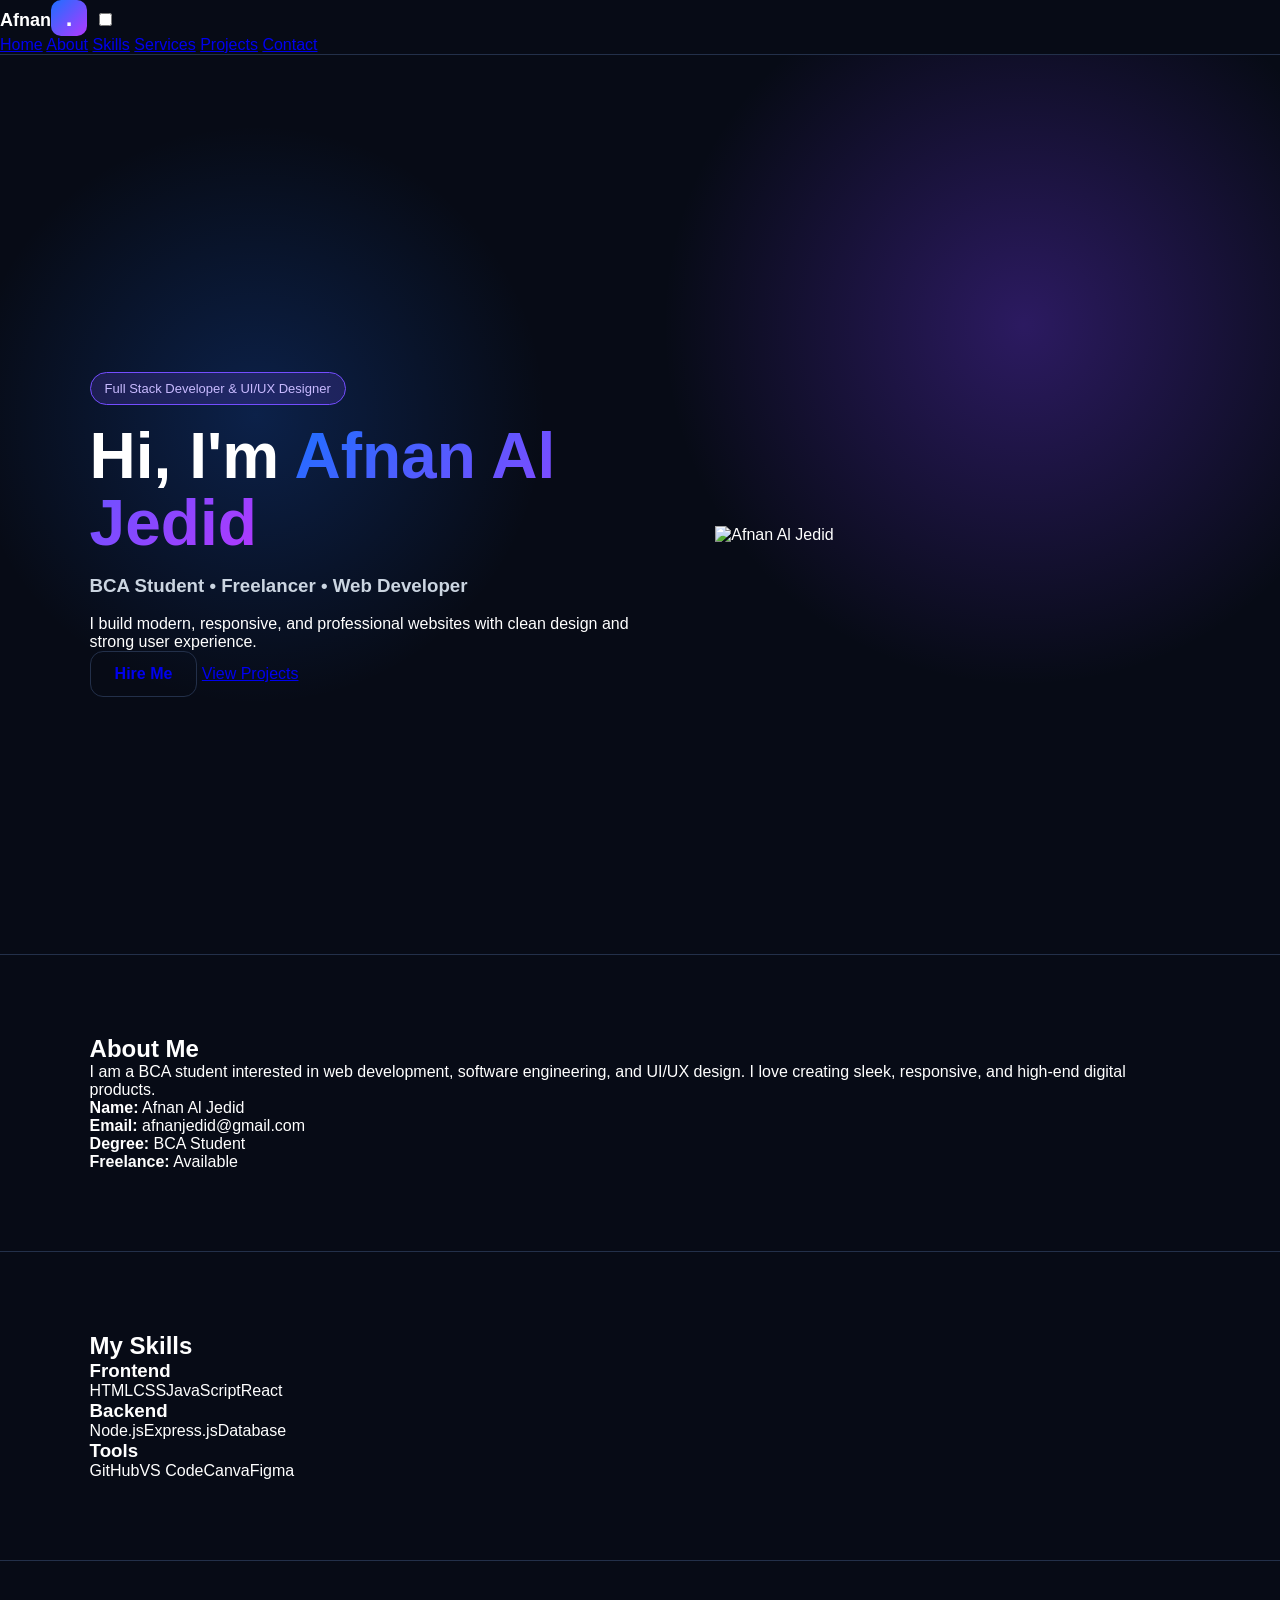
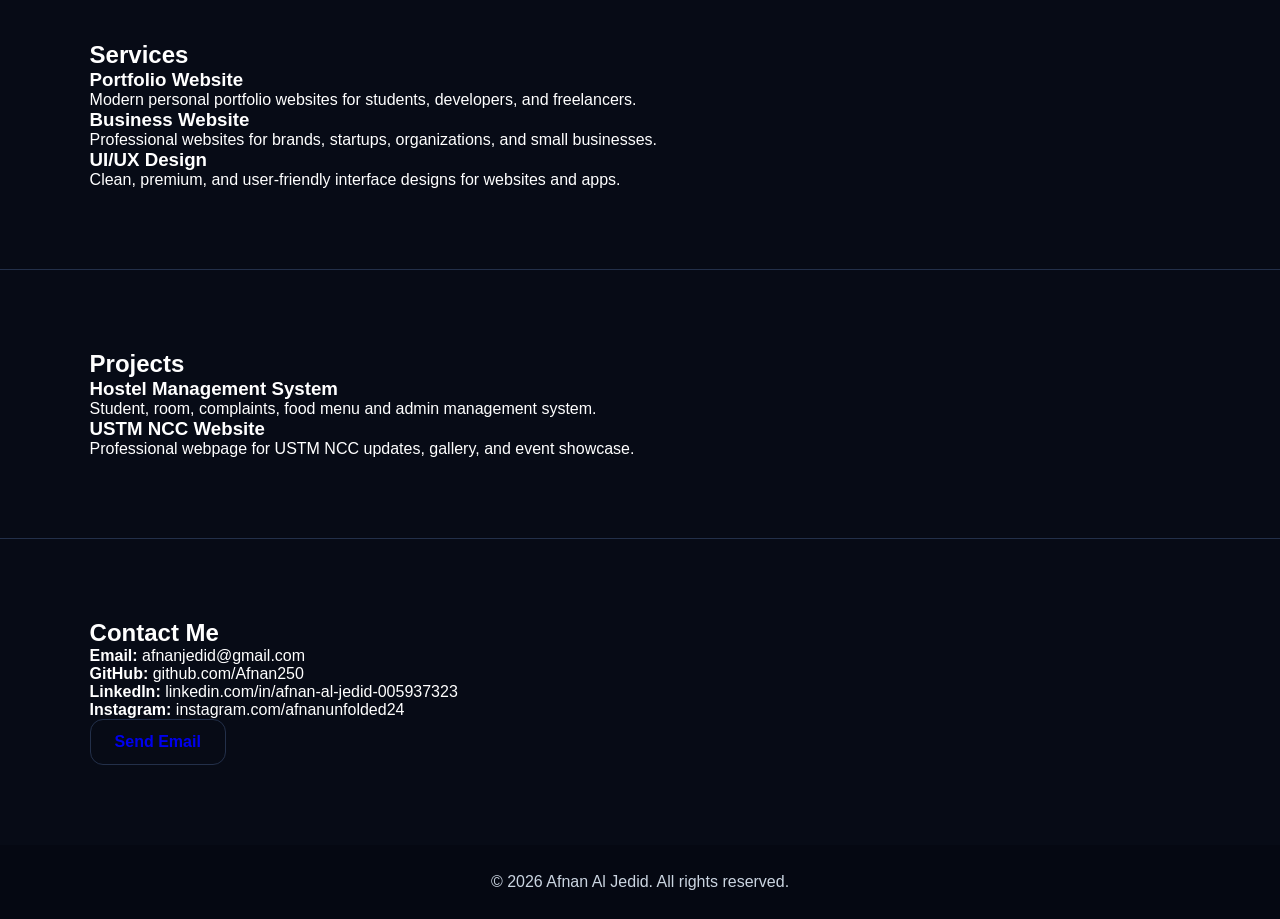
==== commit 5ca0a975: "Update index.html" ====
--- a/index.html
+++ b/index.html
@@ -116,12 +116,6 @@
       <h3>USTM NCC Website</h3>
       <p>Professional webpage for USTM NCC updates, gallery, and event showcase.</p>
     </div>
-
-    <div class="card">
-      <h3>Personal Portfolio</h3>
-      <p>A responsive and modern portfolio website for professional online presence.</p>
-    </div>
-  </div>
 </section>
 
 <section id="contact">
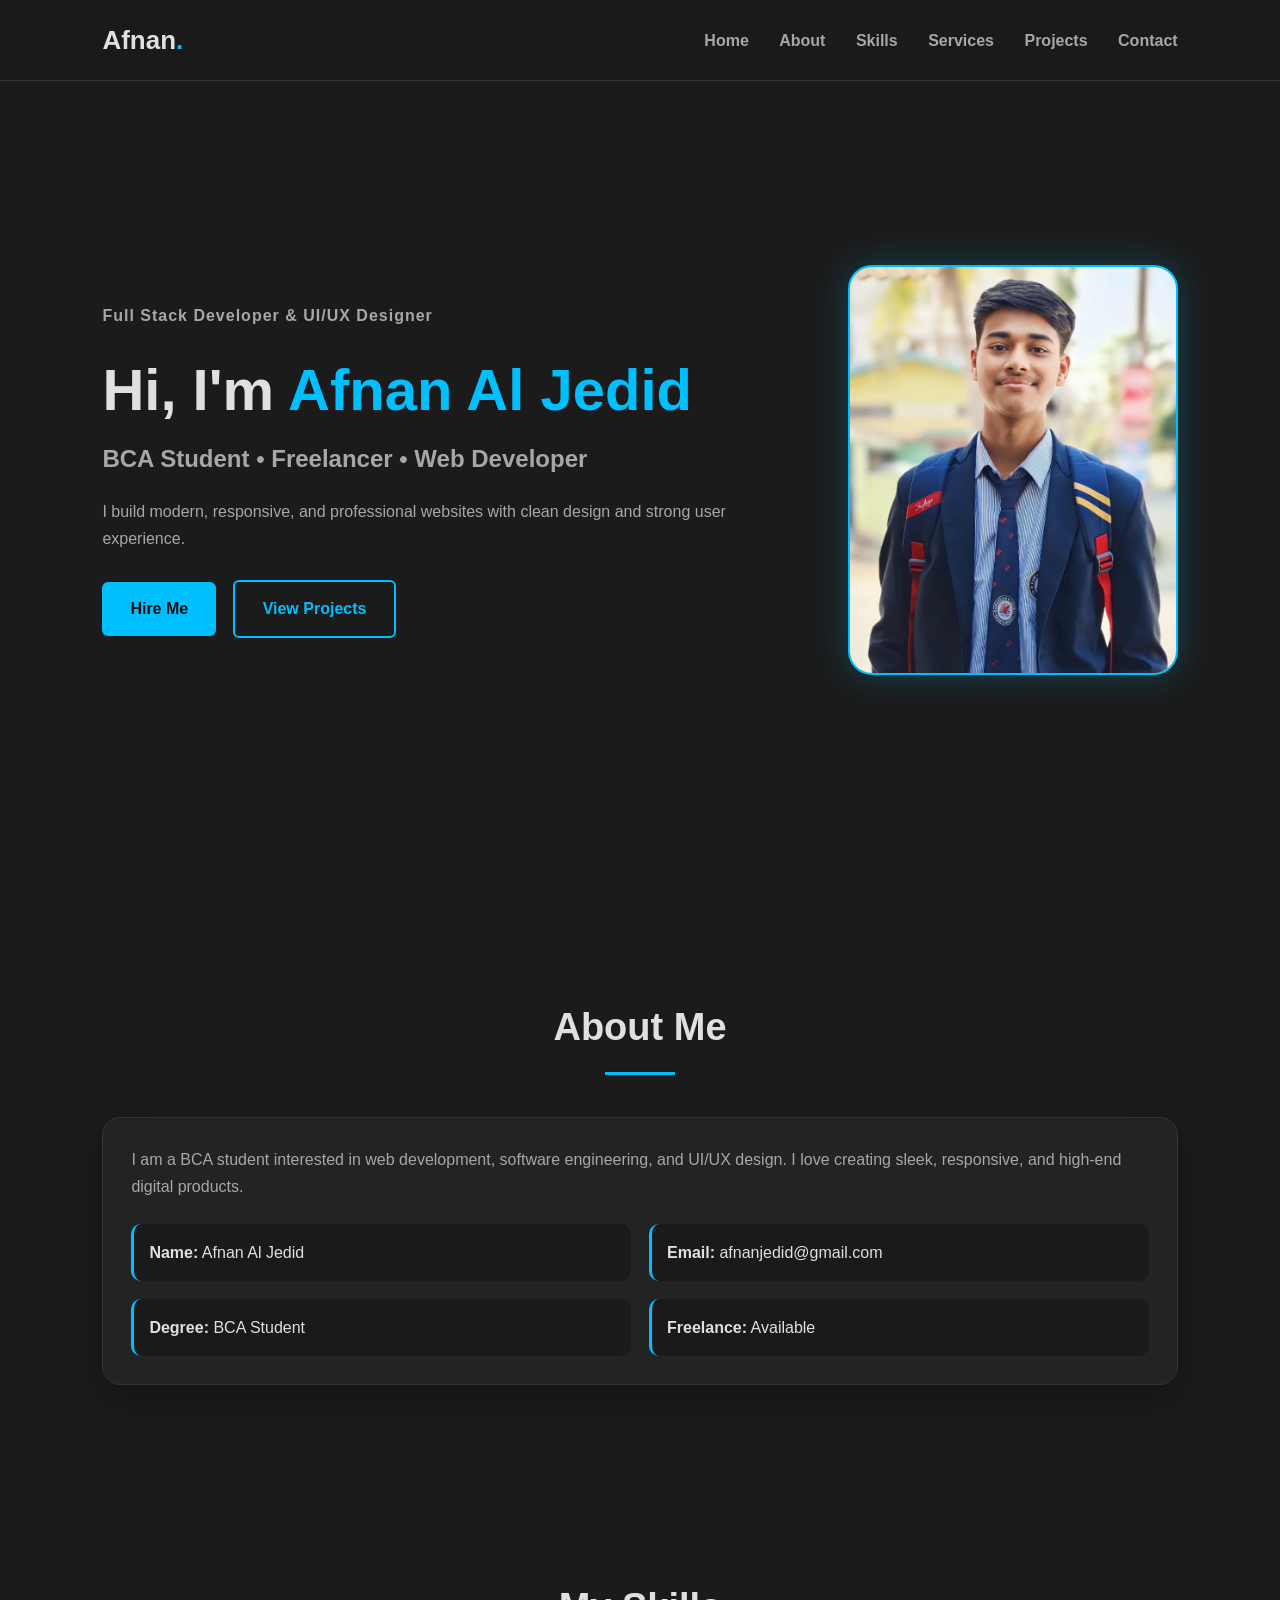
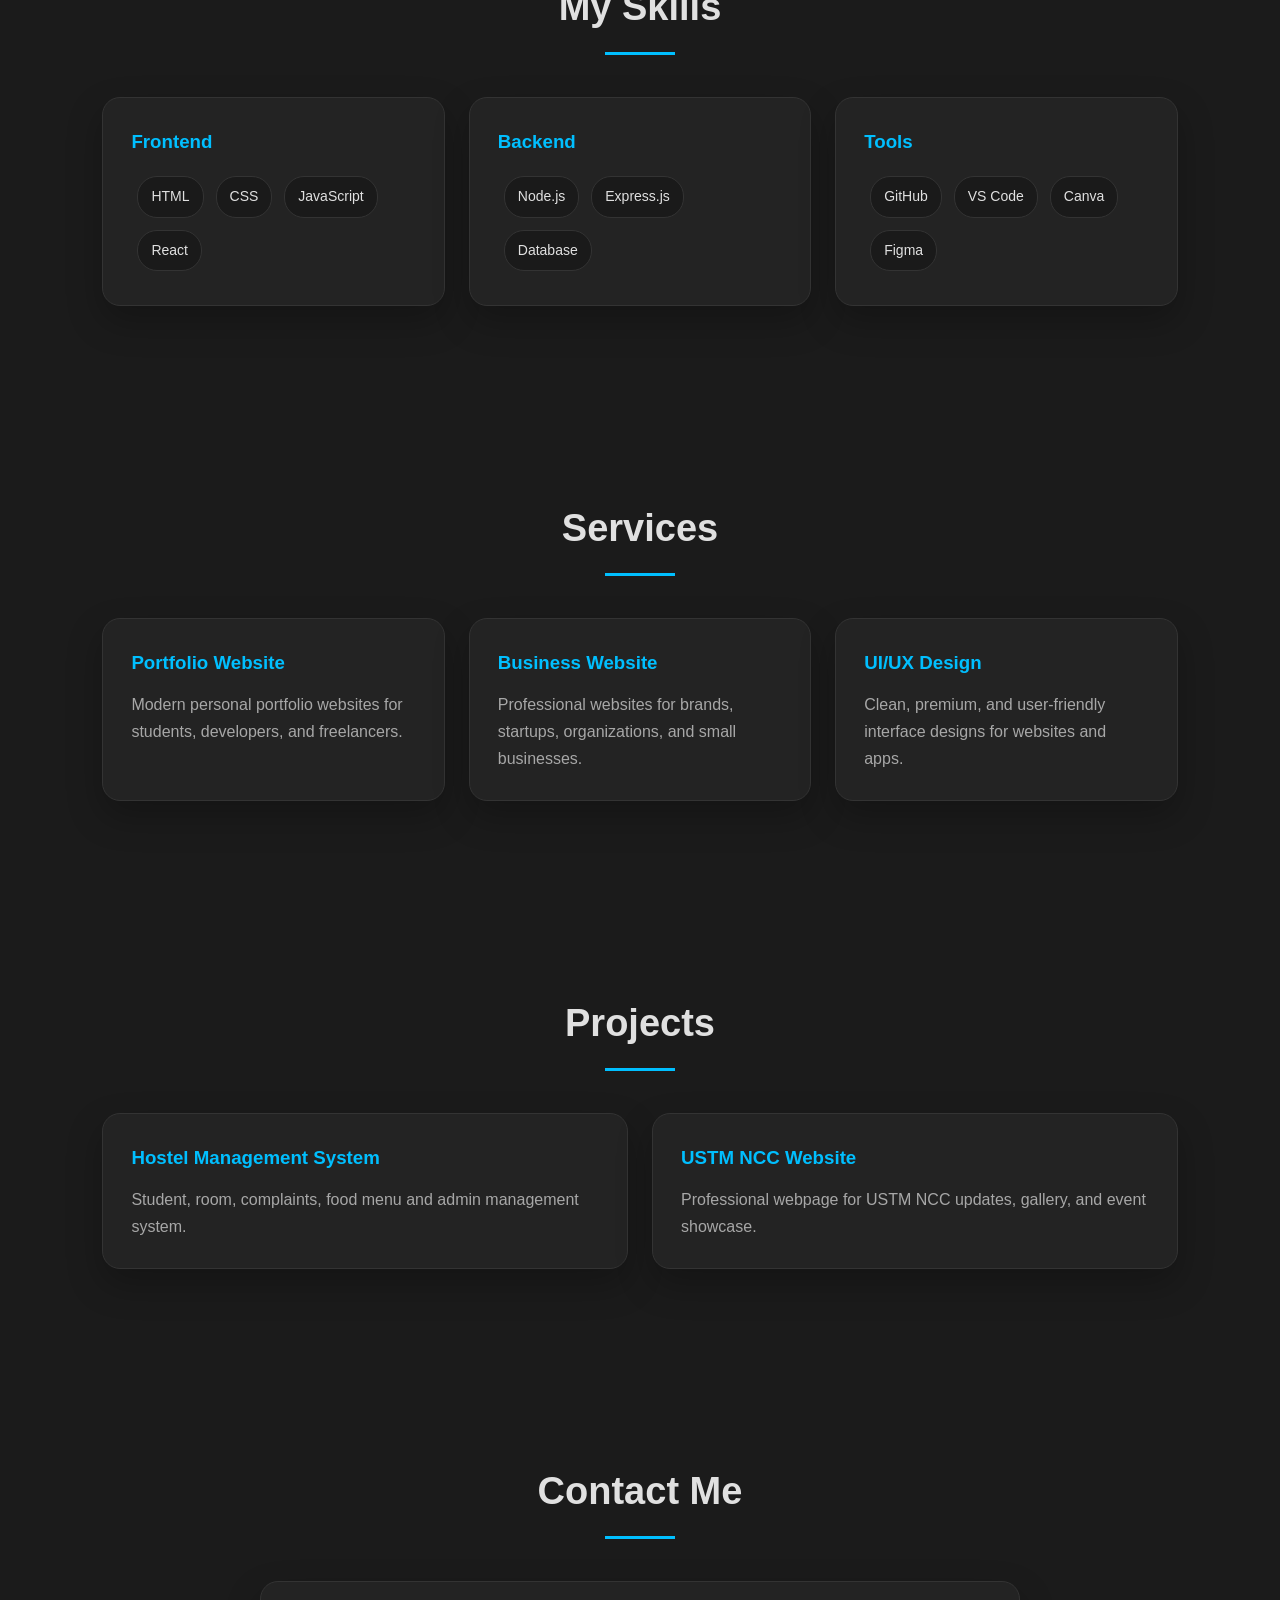
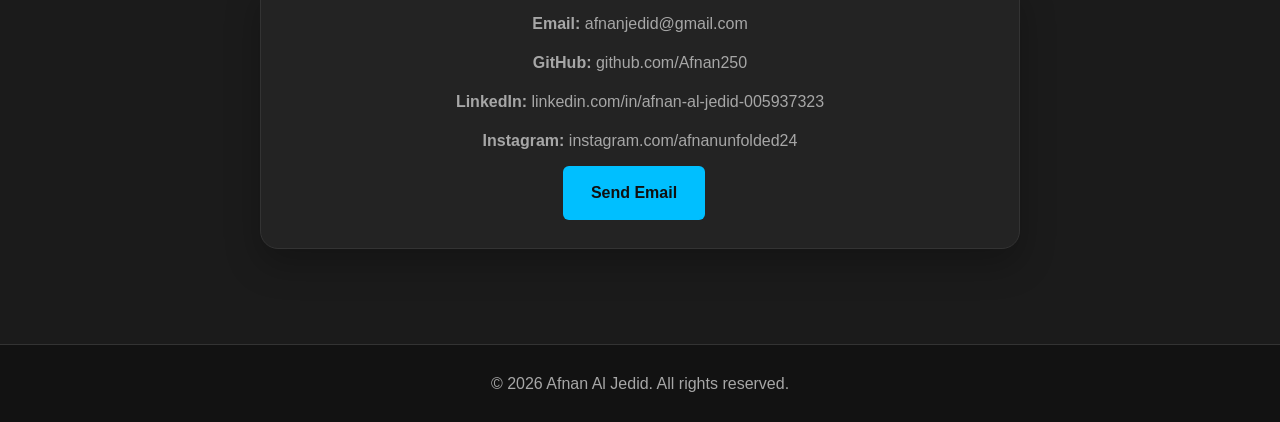
==== commit e24e2335: "Update profile image source in index.html" ====
--- a/index.html
+++ b/index.html
@@ -39,7 +39,7 @@
   </div>
 
   <div class="hero-photo">
-    <img src="myphoto.jpg" alt="Afnan Al Jedid">
+    <img src="profile.jpg" alt="Afnan Al Jedid">
   </div>
 </section>
 
--- a/style.css
+++ b/style.css
@@ -1,617 +1,340 @@
-*{margin:0;padding:0;box-sizing:border-box}
-
-html{scroll-behavior:smooth}
-
-body{
-  font-family:'Poppins',sans-serif;
-  background:var(--bg);
-  color:var(--text);
-  transition:.3s;
-}
-
-:root{
-  --bg:#070b16;
-  --card:#101827;
-  --text:#fff;
-  --muted:#cbd5e1;
-  --border:#23304a;
-  --light:#0b1020;
-  --grad:linear-gradient(135deg,#1d6fff,#b238ff);
-}
-
-body.light{
-  --bg:#f8fafc;
-  --card:#ffffff;
-  --text:#0f172a;
-  --muted:#475569;
-  --border:#e2e8f0;
-  --light:#f1f5f9;
-  --grad:linear-gradient(135deg,#2563eb,#7c3aed);
-}
-
-.header{
-  position:fixed;
-  top:0;
-  left:0;
-  width:100%;
-  height:72px;
-  padding:0 7%;
-  display:flex;
-  align-items:center;
-  justify-content:space-between;
-  background:rgba(7,11,22,.82);
-  backdrop-filter:blur(16px);
-  border-bottom:1px solid var(--border);
-  z-index:1000;
-}
-
-.light .header{background:rgba(255,255,255,.85)}
-
-.logo{
-  font-size:18px;
-  color:var(--text);
-  text-decoration:none;
-  font-weight:700;
-}
-
-.logo span{
-  display:inline-grid;
-  place-items:center;
-  width:36px;
-  height:36px;
-  background:var(--grad);
-  border-radius:10px;
-  margin-right:8px;
-  font-size:24px;
-}
-
-.navbar a{
-  color:var(--text);
-  text-decoration:none;
-  margin:0 14px;
-  font-size:14px;
-}
-
-.menu-btn{
-  display:none;
-  color:var(--text);
-  font-size:28px;
-  cursor:pointer;
-  z-index:9999;
-}
-
-@media(max-width:900px){
-  .menu-btn{
-    display:block;
-  }
-
-  .navbar{
-    position:absolute;
-    top:72px;
-    right:-100%;
-    width:260px;
-    background:var(--card);
-    border:1px solid var(--border);
-    border-radius:0 0 0 18px;
-    padding:20px;
-    transition:.3s;
-    z-index:9998;
-  }
-
-  .navbar.active{
-    right:0;
-  }
-
-  .navbar a{
-    display:block;
-    margin:18px;
-  }
-}
-
-.hero{
-  min-height:100vh;
-  padding:120px 7% 60px;
-  display:grid;
-  grid-template-columns:1.1fr .9fr;
-  align-items:center;
-  gap:45px;
-  background:radial-gradient(circle at 80% 30%,rgba(121,58,255,.32),transparent 30%),
-             radial-gradient(circle at 20% 40%,rgba(29,111,255,.22),transparent 25%);
-}
-
-.tag{
-  display:inline-block;
-  padding:8px 14px;
-  border-radius:30px;
-  background:rgba(120,77,255,.18);
-  border:1px solid #744dff;
-  color:#c8baff;
-  font-size:13px;
-  margin-bottom:18px;
-}
-
-.hero h1{
-  font-size:64px;
-  line-height:1.05;
-}
-
-.hero h1 span{
-  background:var(--grad);
-  -webkit-background-clip:text;
-  color:transparent;
-}
-
-.hero h3{
-  margin:18px 0;
-  color:var(--muted);
-}
-
-.desc{
-  max-width:560px;
-  color:var(--muted);
-  margin-bottom:25px;
-}
-
-.btn{
-  display:inline-flex;
-  align-items:center;
-  gap:8px;
-  text-decoration:none;
-  border-radius:13px;
-  padding:13px 24px;
-  font-weight:600;
-  border:1px solid var(--border);
-  cursor:pointer;
-}
-
-.primary{
-  background:var(--grad);
-  color:white;
-  border:none;
-  box-shadow:0 10px 25px rgba(85,92,255,.35);
-}
-
-.secondary{
-  color:var(--text);
-  margin-left:12px;
-}
-
-.socials{margin-top:28px}
-
-.socials a{
-  display:inline-grid;
-  place-items:center;
-  width:44px;
-  height:44px;
-  background:var(--card);
-  border:1px solid var(--border);
-  border-radius:12px;
-  color:var(--text);
-  font-size:22px;
-  margin-right:10px;
-  text-decoration:none;
-}
-
-.hero-image{
-  position:relative;
-  display:flex;
-  justify-content:center;
-}
-
-.hero-image img{
-  width:min(380px,90%);
-  border-radius:42px;
-  border:3px solid #4d7bff;
-  position:relative;
-  z-index:2;
-  box-shadow:0 0 50px rgba(124,67,255,.45);
-}
-
-.circle{
-  position:absolute;
-  width:420px;
-  height:420px;
-  border:3px solid #6c42ff;
-  border-radius:50%;
-  top:20px;
-}
-
-.code-card{
-  position:absolute;
-  top:80px;
-  left:60px;
-  z-index:3;
-  width:70px;
-  height:70px;
-  border-radius:18px;
-  display:grid;
-  place-items:center;
-  background:var(--card);
-  border:1px solid #4d7bff;
-  font-size:28px;
-}
-
-section{
-  padding:80px 7%;
-  border-top:1px solid var(--border);
-}
-
-.section-title{
-  display:flex;
-  align-items:center;
-  gap:12px;
-  margin-bottom:32px;
-}
-
-.section-title i{
-  font-size:26px;
-  color:#4d7bff;
-}
-
-.section-title h2{font-size:28px}
-
-.about-grid,.contact-grid{
-  display:grid;
-  grid-template-columns:1fr 1fr;
-  gap:40px;
-}
-
-.about-text p{
-  color:var(--muted);
-  margin-bottom:18px;
-  line-height:1.7;
-}
-
-.info-box,.skill-card,.service-card,.project-card,.achievement,.contact-form,.contact-info{
-  background:var(--card);
-  border:1px solid var(--border);
-  border-radius:18px;
-  padding:24px;
-  box-shadow:0 10px 30px rgba(0,0,0,.12);
-}
-
-.info-box p{
-  margin-bottom:12px;
-  color:var(--muted);
-}
-
-.skill-grid,.service-grid,.project-grid,.achievement-grid{
-  display:grid;
-  grid-template-columns:repeat(4,1fr);
-  gap:24px;
-}
-
-.skill-card h3{
-  color:#6ea8ff;
-  margin-bottom:14px;
-}
-
-.skill-card p{
-  color:var(--muted);
-  margin:8px 0;
-}
-
-.service-card{text-align:center}
-
-
-.service-card h3,.project-card h3,.achievement h3{
-  margin-bottom:12px;
-}
-
-.service-card p,.project-card p,.achievement p,.contact-info p{
-  color:var(--muted);
-  line-height:1.6;
-}
-
-.project-grid{grid-template-columns:repeat(3,1fr)}
-
-.project-img{
-  height:170px;
-  border-radius:14px;
-  margin-bottom:18px;
-  display:grid;
-  place-items:center;
-  font-size:54px;
-}
-
-.gradient{
-  background:linear-gradient(135deg,#172554,#5b21b6);
-}
-
-.project-card span{
-  display:inline-block;
-  margin:16px 6px 0 0;
-  padding:6px 10px;
-  border-radius:18px;
-  background:rgba(255,255,255,.08);
-  color:var(--muted);
-  font-size:12px;
-}
-
-.contact-info p{margin-bottom:18px}
-
-.contact-info i{
-  color:#4d7bff;
-  margin-right:10px;
-}
-
-.contact-form input,.contact-form textarea{
-  width:100%;
-  padding:14px;
-  margin-bottom:14px;
-  border-radius:10px;
-  border:1px solid var(--border);
-  background:var(--bg);
-  color:var(--text);
-  outline:none;
-}
-
-.contact-form textarea{
-  height:130px;
-  resize:none;
-}
-
-.contact-form button{
-  width:100%;
-  justify-content:center;
-}
-
-.form-buttons{
-  display:flex;
-  gap:14px;
-  flex-wrap:wrap;
-}
-
-.form-buttons .btn{
-  flex:1;
-  text-align:center;
-  justify-content:center;
-  border:none;
-  cursor:pointer;
-}
-
-.form-note{
-  margin-top:10px;
-  font-size:13px;
-  color:var(--muted);
-}
-
-.whatsapp-btn{
-  background:#25D366 !important;
-  color:#ffffff !important;
-  border:none !important;
-}
-
-footer{
-  text-align:center;
-  padding:28px;
-  background:#050812;
-  color:var(--muted);
-}
-
-.light footer{background:#fff}
-
-.reveal{
-  opacity:1;
-  transform:translateY(0);
-  transition:.8s;
-}
-
-.reveal.active{
-  opacity:1;
-  transform:translateY(0);
-}
-
-/* Light Mode */
-body.light .hero{
-  background:radial-gradient(circle at 80% 28%,rgba(37,99,235,.16),transparent 32%),
-             radial-gradient(circle at 18% 45%,rgba(124,58,237,.12),transparent 28%),
-             linear-gradient(180deg,#ffffff 0%,#f8fafc 100%);
-}
-
-body.light .tag{
-  background:#eff6ff;
-  border-color:#bfdbfe;
-  color:#1d4ed8;
-}
-
-body.light .info-box,
-body.light .skill-card,
-body.light .service-card,
-body.light .project-card,
-body.light .achievement,
-body.light .contact-form,
-body.light .contact-info,
-body.light .socials a,
-body.light .theme-btn,
-body.light .menu-btn{
-  box-shadow:0 12px 32px rgba(15,23,42,.08);
-  border:1px solid rgba(15,23,42,.08);
-}
-
-body.light .service-card,
-body.light .project-card,
-body.light .skill-card,
-body.light .achievement{
-  transition:.3s ease;
-}
-
-body.light .service-card:hover,
-body.light .project-card:hover,
-body.light .skill-card:hover,
-body.light .achievement:hover{
-  transform:translateY(-8px);
-  box-shadow:0 18px 45px rgba(15,23,42,.12);
-}
-
-body.light .secondary{
-  background:#ffffff;
-  color:#0f172a;
-}
-
-body.light .project-card span{
-  background:#f1f5f9;
-  color:#334155;
-}
-
-body.light .contact-form input,
-body.light .contact-form textarea{
-  background:#f8fafc;
-}
-
-/* Thank You Page */
-.thank-you-page{
-  min-height:100vh;
-  display:grid;
-  place-items:center;
-  background:var(--bg);
-}
-
-.thank-you-card{
-  max-width:560px;
-  background:var(--card);
-  border:1px solid var(--border);
-  border-radius:24px;
-  padding:42px;
-  text-align:center;
-  box-shadow:0 20px 60px rgba(255,255,255,.16);
-}
-
-.thank-you-card h1{
-  margin-bottom:14px;
-  font-size:34px;
-}
-
-.thank-you-card p{
-  color:var(--muted);
-  margin-bottom:24px;
-  line-height:1.7;
-}
-
-/* Font Awesome Fix */
-.fa-solid,
-.fa-regular,
-.fa-brands{
-  font-family:"Font Awesome 6 Free","Font Awesome 6 Brands" !important;
-}
-
-.fa-solid,
-.fa-regular{
-  font-weight:900 !important;
-}
-
-.fa-brands{
-  font-weight:400 !important;
-}
-
-/* ================= NAVBAR ================= */
-
-.header{
-display:flex;
-justify-content:space-between;
-align-items:center;
-padding:20px 7%;
-}
-
-.navbar{
-display:flex;
-align-items:right;
-gap:15px;
-margin-left:auto;
-}
-
-.navbar a{
-color:var(--text);
-text-decoration:none;
-font-size:15px;
-font-weight:600;
-transition:0.3s;
-}
-
-.navbar a:hover
-
-.menu-btn{
-display:none;
-font-size:28px;
-cursor:pointer;
-}
-
-/* ================= TABLET ================= */
-
-@media(max-width:900px){
-
-.menu-btn{
-    display:block;
-}
-
-.navbar{
-    position:absolute;
-    top:72px;
-    right:-100%;
-    width:270px;
-    background:var(--card);
-    border:1px solid var(--border);
-    border-radius:0 0 0 18px;
-    padding:20px;
-    flex-direction:column;
-    align-items:flex-start;
-    gap:10px;
-    transition:.3s;
-}
-
-.navbar.active{
-    right:0;
-}
-
-.navbar a{
-    display:block;
-    width:100%;
-    padding:10px;
-    margin:0;
-}
-
-
-}
-
-/* ================= MOBILE ================= */
-
-@media(max-width:560px){
-
-.header{
-    padding:18px 5%;
-}
-
-/* Three-dot menu button */
-.menu-btn{
-    display:block;
-    font-size:28px;
-    cursor:pointer;
-}
-
-/* Hidden navbar */
-.navbar{
-    position:absolute;
-    top:70px;
-    right:-100%;
-    width:250px;
-    background:var(--card);
-    border:1px solid var(--border);
-    border-radius:0 0 0 18px;
-    padding:20px;
-    display:flex;
-    flex-direction:column;
-    transition:.3s;
-}
-
-/* Show when menu clicked */
-.navbar.active{
-    right:0;
-}
-
-.navbar a{
-    display:block;
-    padding:12px 0;
-    margin:0;
-}
-
-}
+* {
+  margin: 0;
+  padding: 0;
+  box-sizing: border-box;
+  font-family: "Segoe UI", Arial, sans-serif;
+}
+
+:root {
+  --bg: #1B1B1B;
+  --card: #232323;
+  --text: #E0E0E0;
+  --muted: #A7A7A7;
+  --accent: #00BFFF;
+  --orange: #FF7A18;
+  --border: #333333;
+}
+
+html {
+  scroll-behavior: smooth;
+}
+
+body {
+  background: var(--bg);
+  color: var(--text);
+  line-height: 1.7;
+}
+
+a {
+  text-decoration: none;
+  color: inherit;
+}
+
+header {
+  width: 100%;
+  padding: 18px 8%;
+  position: fixed;
+  top: 0;
+  left: 0;
+  background: rgba(27, 27, 27, 0.96);
+  display: flex;
+  justify-content: space-between;
+  align-items: center;
+  z-index: 1000;
+  border-bottom: 1px solid var(--border);
+}
+
+.logo {
+  font-size: 26px;
+  font-weight: 800;
+  color: var(--text);
+}
+
+.logo span {
+  color: var(--accent);
+}
+
+nav a {
+  margin-left: 26px;
+  font-weight: 600;
+  color: var(--muted);
+  transition: 0.3s;
+}
+
+nav a:hover {
+  color: var(--accent);
+}
+
+.menu-btn,
+#check {
+  display: none;
+}
+
+section {
+  padding: 95px 8%;
+}
+
+.hero {
+  min-height: 100vh;
+  padding-top: 135px;
+  display: flex;
+  justify-content: space-between;
+  align-items: center;
+  gap: 45px;
+}
+
+.hero-text {
+  max-width: 650px;
+}
+
+.tag {
+  color: var(--accent);
+  font-weight: 700;
+  margin-bottom: 12px;
+  letter-spacing: 1px;
+}
+
+.hero h1 {
+  font-size: 58px;
+  line-height: 1.1;
+  margin-bottom: 18px;
+}
+
+.hero h1 span {
+  color: var(--accent);
+}
+
+.hero h3 {
+  font-size: 24px;
+  color: var(--muted);
+  margin-bottom: 18px;
+}
+
+.hero p {
+  color: var(--muted);
+  margin-bottom: 28px;
+}
+
+.hero-photo {
+  width: 330px;
+  height: 410px;
+  border-radius: 24px;
+  overflow: hidden;
+  border: 2px solid var(--accent);
+  background: linear-gradient(145deg, var(--accent), var(--orange));
+  box-shadow: 0 0 35px rgba(0, 191, 255, 0.25);
+}
+
+.hero-photo img {
+  width: 100%;
+  height: 100%;
+  object-fit: cover;
+}
+
+.buttons a {
+  display: inline-block;
+  padding: 13px 28px;
+  margin-right: 12px;
+  border-radius: 6px;
+  font-weight: 700;
+  transition: 0.3s;
+}
+
+.btn {
+  background: var(--accent);
+  color: #101010;
+}
+
+.btn:hover {
+  background: var(--orange);
+  color: white;
+}
+
+.btn-outline {
+  border: 2px solid var(--accent);
+  color: var(--accent);
+}
+
+.btn-outline:hover {
+  background: var(--accent);
+  color: #101010;
+}
+
+.title {
+  text-align: center;
+  font-size: 38px;
+  margin-bottom: 42px;
+  color: var(--text);
+}
+
+.title::after {
+  content: "";
+  display: block;
+  width: 70px;
+  height: 3px;
+  background: var(--accent);
+  margin: 12px auto 0;
+}
+
+.about-box,
+.card {
+  background: var(--card);
+  border: 1px solid var(--border);
+  border-radius: 18px;
+  padding: 28px;
+  box-shadow: 0 15px 35px rgba(0,0,0,0.25);
+}
+
+.about-box p,
+.card p {
+  color: var(--muted);
+}
+
+.info {
+  display: grid;
+  grid-template-columns: repeat(2, 1fr);
+  gap: 18px;
+  margin-top: 24px;
+}
+
+.info div {
+  background: #1A1A1A;
+  padding: 15px;
+  border-radius: 10px;
+  border-left: 3px solid var(--accent);
+}
+
+.grid {
+  display: grid;
+  grid-template-columns: repeat(auto-fit, minmax(300px, 1fr));
+  gap: 24px;
+}
+
+.card {
+  transition: 0.3s;
+}
+
+.card:hover {
+  transform: translateY(-8px);
+  border-color: var(--accent);
+}
+
+.card h3 {
+  color: var(--accent);
+  margin-bottom: 12px;
+}
+
+.skills span {
+  display: inline-block;
+  background: #1A1A1A;
+  color: var(--text);
+  padding: 8px 13px;
+  margin: 6px;
+  border-radius: 20px;
+  font-size: 14px;
+  border: 1px solid var(--border);
+}
+
+.contact-box {
+  text-align: center;
+  max-width: 760px;
+  margin: auto;
+}
+
+.contact-box p {
+  margin-bottom: 12px;
+}
+
+footer {
+  text-align: center;
+  padding: 25px;
+  background: #121212;
+  color: var(--muted);
+  border-top: 1px solid var(--border);
+}
+
+/* Mobile View */
+@media (max-width: 900px) {
+  .menu-btn {
+    display: block;
+    font-size: 30px;
+    cursor: pointer;
+    color: var(--text);
+  }
+
+  nav {
+    position: fixed;
+    top: 69px;
+    right: -100%;
+    width: 78%;
+    height: 100vh;
+    background: #121212;
+    display: flex;
+    flex-direction: column;
+    padding: 35px;
+    transition: 0.4s;
+    border-left: 1px solid var(--border);
+  }
+
+  nav a {
+    margin: 16px 0;
+    font-size: 18px;
+  }
+
+  #check:checked ~ nav {
+    right: 0;
+  }
+
+  .hero {
+    flex-direction: column-reverse;
+    text-align: center;
+  }
+
+  .hero h1 {
+    font-size: 40px;
+  }
+
+  .hero h3 {
+    font-size: 20px;
+  }
+
+  .hero-photo {
+    width: 250px;
+    height: 310px;
+  }
+
+  .grid {
+    grid-template-columns: 1fr;
+  }
+
+  .info {
+    grid-template-columns: 1fr;
+  }
+
+  .buttons a {
+    margin-bottom: 12px;
+  }
+}
+
+@media (max-width: 480px) {
+  header {
+    padding: 15px 5%;
+  }
+
+  section {
+    padding: 78px 5%;
+  }
+
+  .hero h1 {
+    font-size: 34px;
+  }
+
+  .title {
+    font-size: 30px;
+  }
+
+  .hero-photo {
+    width: 220px;
+    height: 280px;
+  }
+}
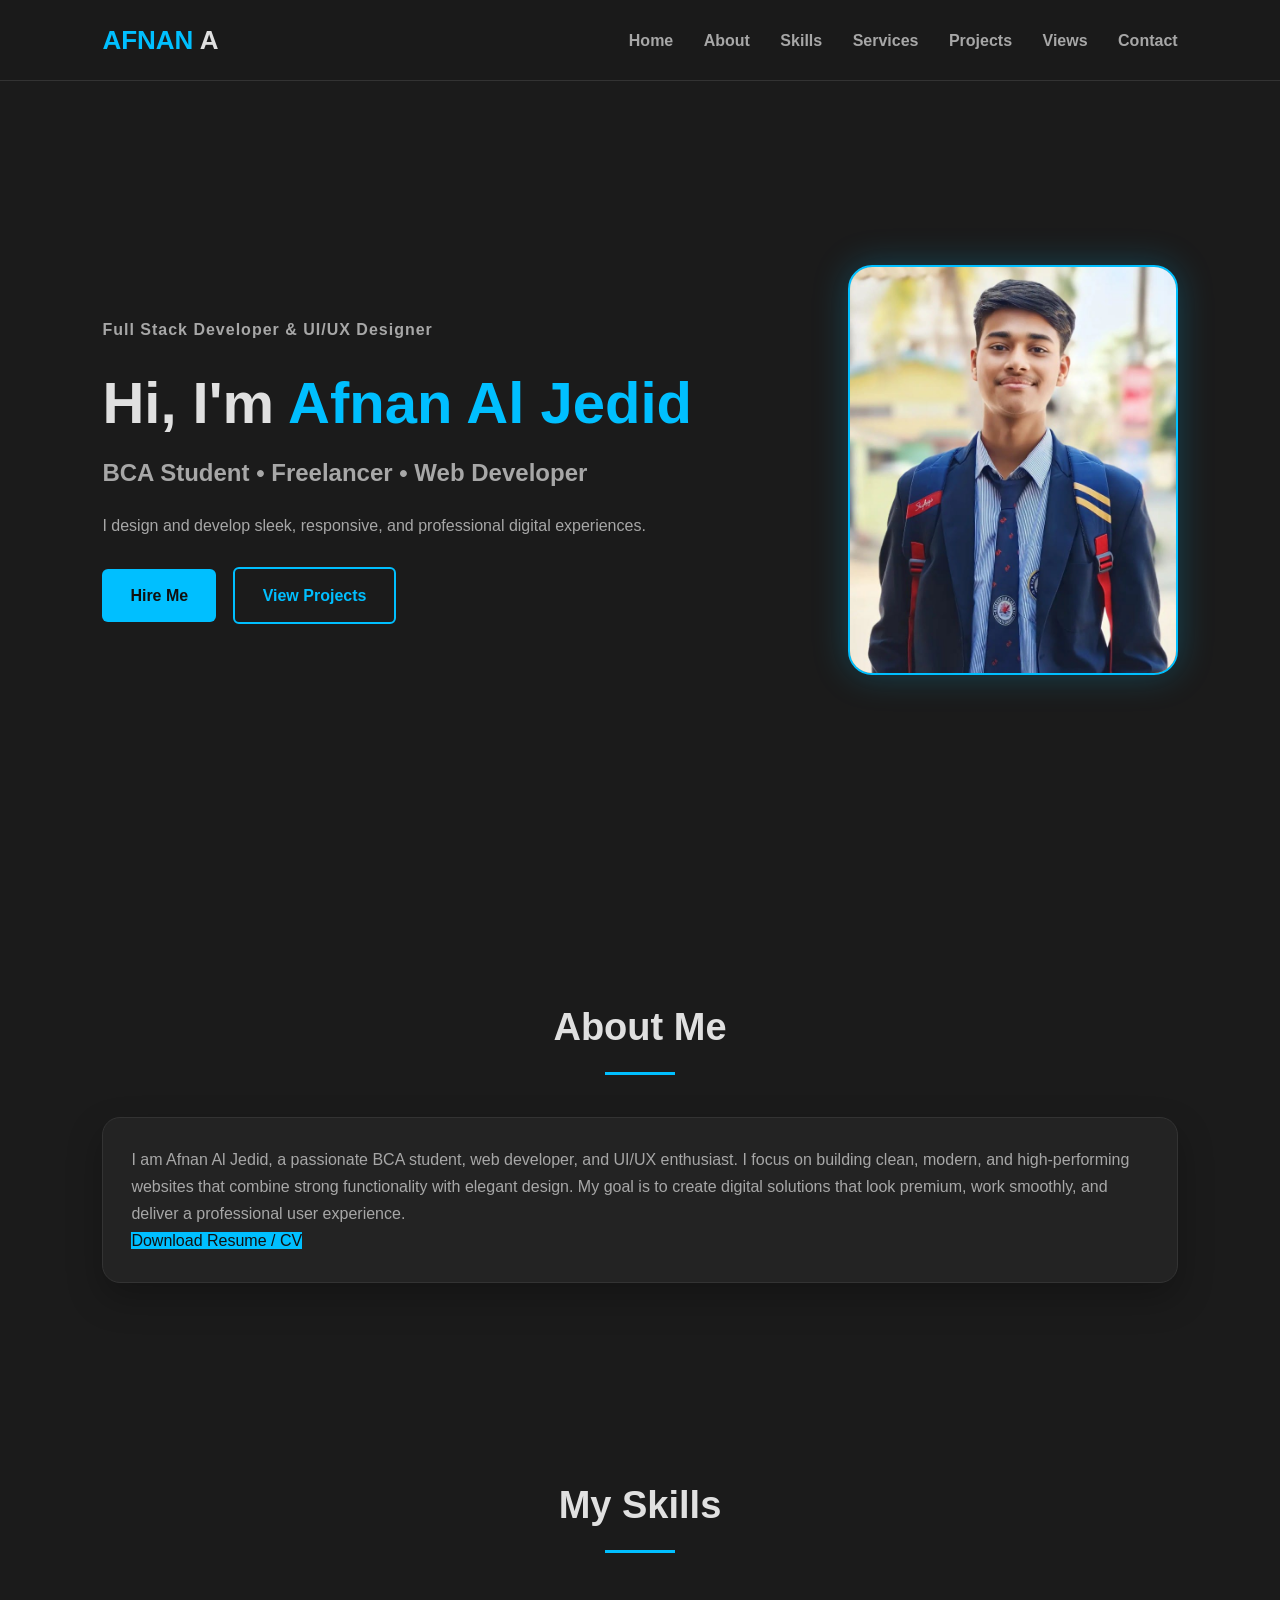
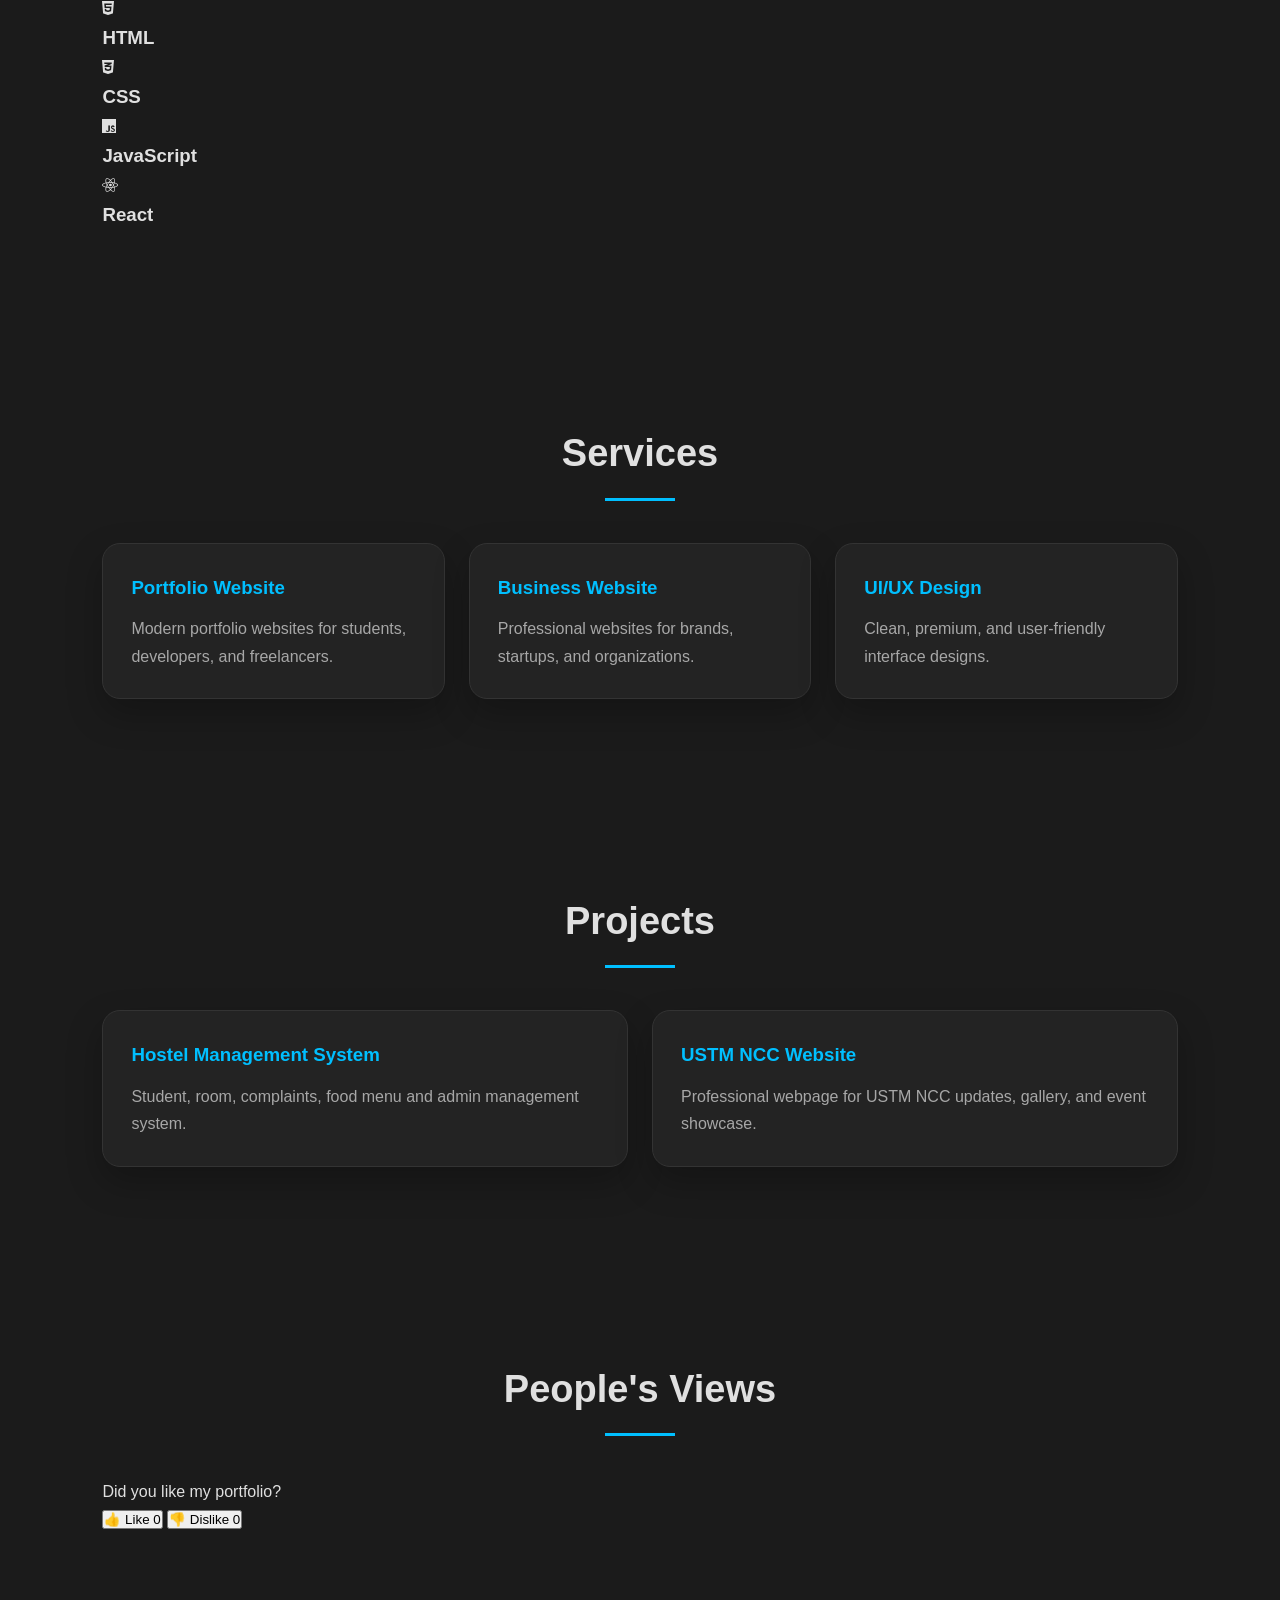
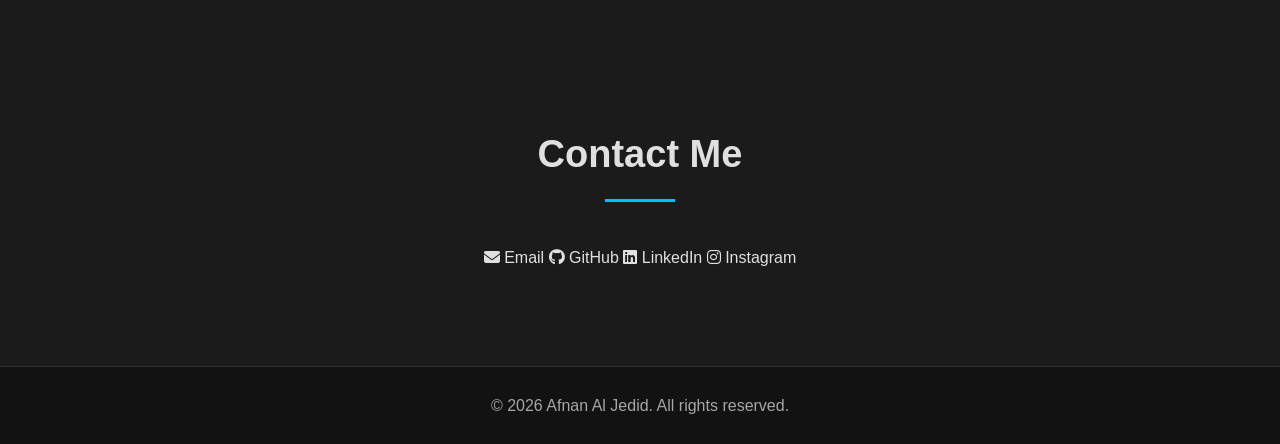
==== commit f2454880: "Enhance portfolio layout and content Updated portfolio content and structure, including new sections" ====
--- a/index.html
+++ b/index.html
@@ -5,12 +5,14 @@
   <meta name="viewport" content="width=device-width, initial-scale=1.0" />
   <title>Afnan Al Jedid | Portfolio</title>
   <link rel="stylesheet" href="style.css" />
+
+  <link rel="stylesheet" href="https://cdnjs.cloudflare.com/ajax/libs/font-awesome/6.5.0/css/all.min.css"/>
 </head>
 
 <body>
 
 <header>
-  <a href="#" class="logo">Afnan<span>.</span></a>
+  <a href="#" class="logo"><span class="logo-glow">AFNAN</span> A</a>
 
   <input type="checkbox" id="check">
   <label for="check" class="menu-btn">☰</label>
@@ -21,6 +23,7 @@
     <a href="#skills">Skills</a>
     <a href="#services">Services</a>
     <a href="#projects">Projects</a>
+    <a href="#views">Views</a>
     <a href="#contact">Contact</a>
   </nav>
 </header>
@@ -30,7 +33,7 @@
     <p class="tag">Full Stack Developer & UI/UX Designer</p>
     <h1>Hi, I'm <span>Afnan Al Jedid</span></h1>
     <h3>BCA Student • Freelancer • Web Developer</h3>
-    <p>I build modern, responsive, and professional websites with clean design and strong user experience.</p>
+    <p>I design and develop sleek, responsive, and professional digital experiences.</p>
 
     <div class="buttons">
       <a href="#contact" class="btn">Hire Me</a>
@@ -48,36 +51,42 @@
 
   <div class="about-box">
     <p>
-      I am a BCA student interested in web development, software engineering,
-      and UI/UX design. I love creating sleek, responsive, and high-end digital products.
+      I am Afnan Al Jedid, a passionate BCA student, web developer, and UI/UX enthusiast.
+      I focus on building clean, modern, and high-performing websites that combine
+      strong functionality with elegant design. My goal is to create digital solutions
+      that look premium, work smoothly, and deliver a professional user experience.
     </p>
 
-    <div class="info">
-      <div><b>Name:</b> Afnan Al Jedid</div>
-      <div><b>Email:</b> afnanjedid@gmail.com</div>
-      <div><b>Degree:</b> BCA Student</div>
-      <div><b>Freelance:</b> Available</div>
-    </div>
+    <a href="#" class="btn resume-btn" onclick="window.print()">Download Resume / CV</a>
   </div>
 </section>
 
 <section id="skills">
   <h2 class="title">My Skills</h2>
 
-  <div class="grid">
-    <div class="card skills">
-      <h3>Frontend</h3>
-      <span>HTML</span><span>CSS</span><span>JavaScript</span><span>React</span>
+  <div class="skill-container">
+    <div class="skill-card">
+      <i class="fa-brands fa-html5"></i>
+      <h3>HTML</h3>
+      <div class="bar"><span style="width:95%"></span></div>
     </div>
 
-    <div class="card skills">
-      <h3>Backend</h3>
-      <span>Node.js</span><span>Express.js</span><span>Database</span>
+    <div class="skill-card">
+      <i class="fa-brands fa-css3-alt"></i>
+      <h3>CSS</h3>
+      <div class="bar"><span style="width:90%"></span></div>
     </div>
 
-    <div class="card skills">
-      <h3>Tools</h3>
-      <span>GitHub</span><span>VS Code</span><span>Canva</span><span>Figma</span>
+    <div class="skill-card">
+      <i class="fa-brands fa-js"></i>
+      <h3>JavaScript</h3>
+      <div class="bar"><span style="width:75%"></span></div>
+    </div>
+
+    <div class="skill-card">
+      <i class="fa-brands fa-react"></i>
+      <h3>React</h3>
+      <div class="bar"><span style="width:70%"></span></div>
     </div>
   </div>
 </section>
@@ -88,17 +97,17 @@
   <div class="grid">
     <div class="card">
       <h3>Portfolio Website</h3>
-      <p>Modern personal portfolio websites for students, developers, and freelancers.</p>
+      <p>Modern portfolio websites for students, developers, and freelancers.</p>
     </div>
 
     <div class="card">
       <h3>Business Website</h3>
-      <p>Professional websites for brands, startups, organizations, and small businesses.</p>
+      <p>Professional websites for brands, startups, and organizations.</p>
     </div>
 
     <div class="card">
       <h3>UI/UX Design</h3>
-      <p>Clean, premium, and user-friendly interface designs for websites and apps.</p>
+      <p>Clean, premium, and user-friendly interface designs.</p>
     </div>
   </div>
 </section>
@@ -107,29 +116,50 @@
   <h2 class="title">Projects</h2>
 
   <div class="grid">
-    <div class="card">
+    <a href="dashboard.html" class="card project-card">
       <h3>Hostel Management System</h3>
       <p>Student, room, complaints, food menu and admin management system.</p>
-    </div>
+    </a>
 
-    <div class="card">
+    <a href="ncc.html" class="card project-card">
       <h3>USTM NCC Website</h3>
       <p>Professional webpage for USTM NCC updates, gallery, and event showcase.</p>
+    </a>
+  </div>
+</section>
+
+<section id="views">
+  <h2 class="title">People's Views</h2>
+
+  <div class="view-box">
+    <p>Did you like my portfolio?</p>
+
+    <div class="reaction-buttons">
+      <button onclick="likePortfolio()">👍 Like <span id="likeCount">0</span></button>
+      <button onclick="dislikePortfolio()">👎 Dislike <span id="dislikeCount">0</span></button>
     </div>
+  </div>
 </section>
 
 <section id="contact">
   <h2 class="title">Contact Me</h2>
 
-  <div class="about-box contact-box">
-    <p><b>Email:</b> afnanjedid@gmail.com</p>
-    <p><b>GitHub:</b> github.com/Afnan250</p>
-    <p><b>LinkedIn:</b> linkedin.com/in/afnan-al-jedid-005937323</p>
-    <p><b>Instagram:</b> instagram.com/afnanunfolded24</p>
+  <div class="contact-box">
+    <a href="mailto:afnanjedid@gmail.com">
+      <i class="fa-solid fa-envelope"></i> Email
+    </a>
 
-    <div class="buttons">
-      <a href="mailto:afnanjedid@gmail.com" class="btn">Send Email</a>
-    </div>
+    <a href="https://github.com/Afnan250" target="_blank">
+      <i class="fa-brands fa-github"></i> GitHub
+    </a>
+
+    <a href="https://linkedin.com/in/afnan-al-jedid-005937323" target="_blank">
+      <i class="fa-brands fa-linkedin"></i> LinkedIn
+    </a>
+
+    <a href="https://instagram.com/afnanunfolded24" target="_blank">
+      <i class="fa-brands fa-instagram"></i> Instagram
+    </a>
   </div>
 </section>
 
@@ -137,5 +167,25 @@
   © 2026 Afnan Al Jedid. All rights reserved.
 </footer>
 
+<script>
+  let likes = localStorage.getItem("likes") || 0;
+  let dislikes = localStorage.getItem("dislikes") || 0;
+
+  document.getElementById("likeCount").innerText = likes;
+  document.getElementById("dislikeCount").innerText = dislikes;
+
+  function likePortfolio() {
+    likes++;
+    localStorage.setItem("likes", likes);
+    document.getElementById("likeCount").innerText = likes;
+  }
+
+  function dislikePortfolio() {
+    dislikes++;
+    localStorage.setItem("dislikes", dislikes);
+    document.getElementById("dislikeCount").innerText = dislikes;
+  }
+</script>
+
 </body>
 </html>
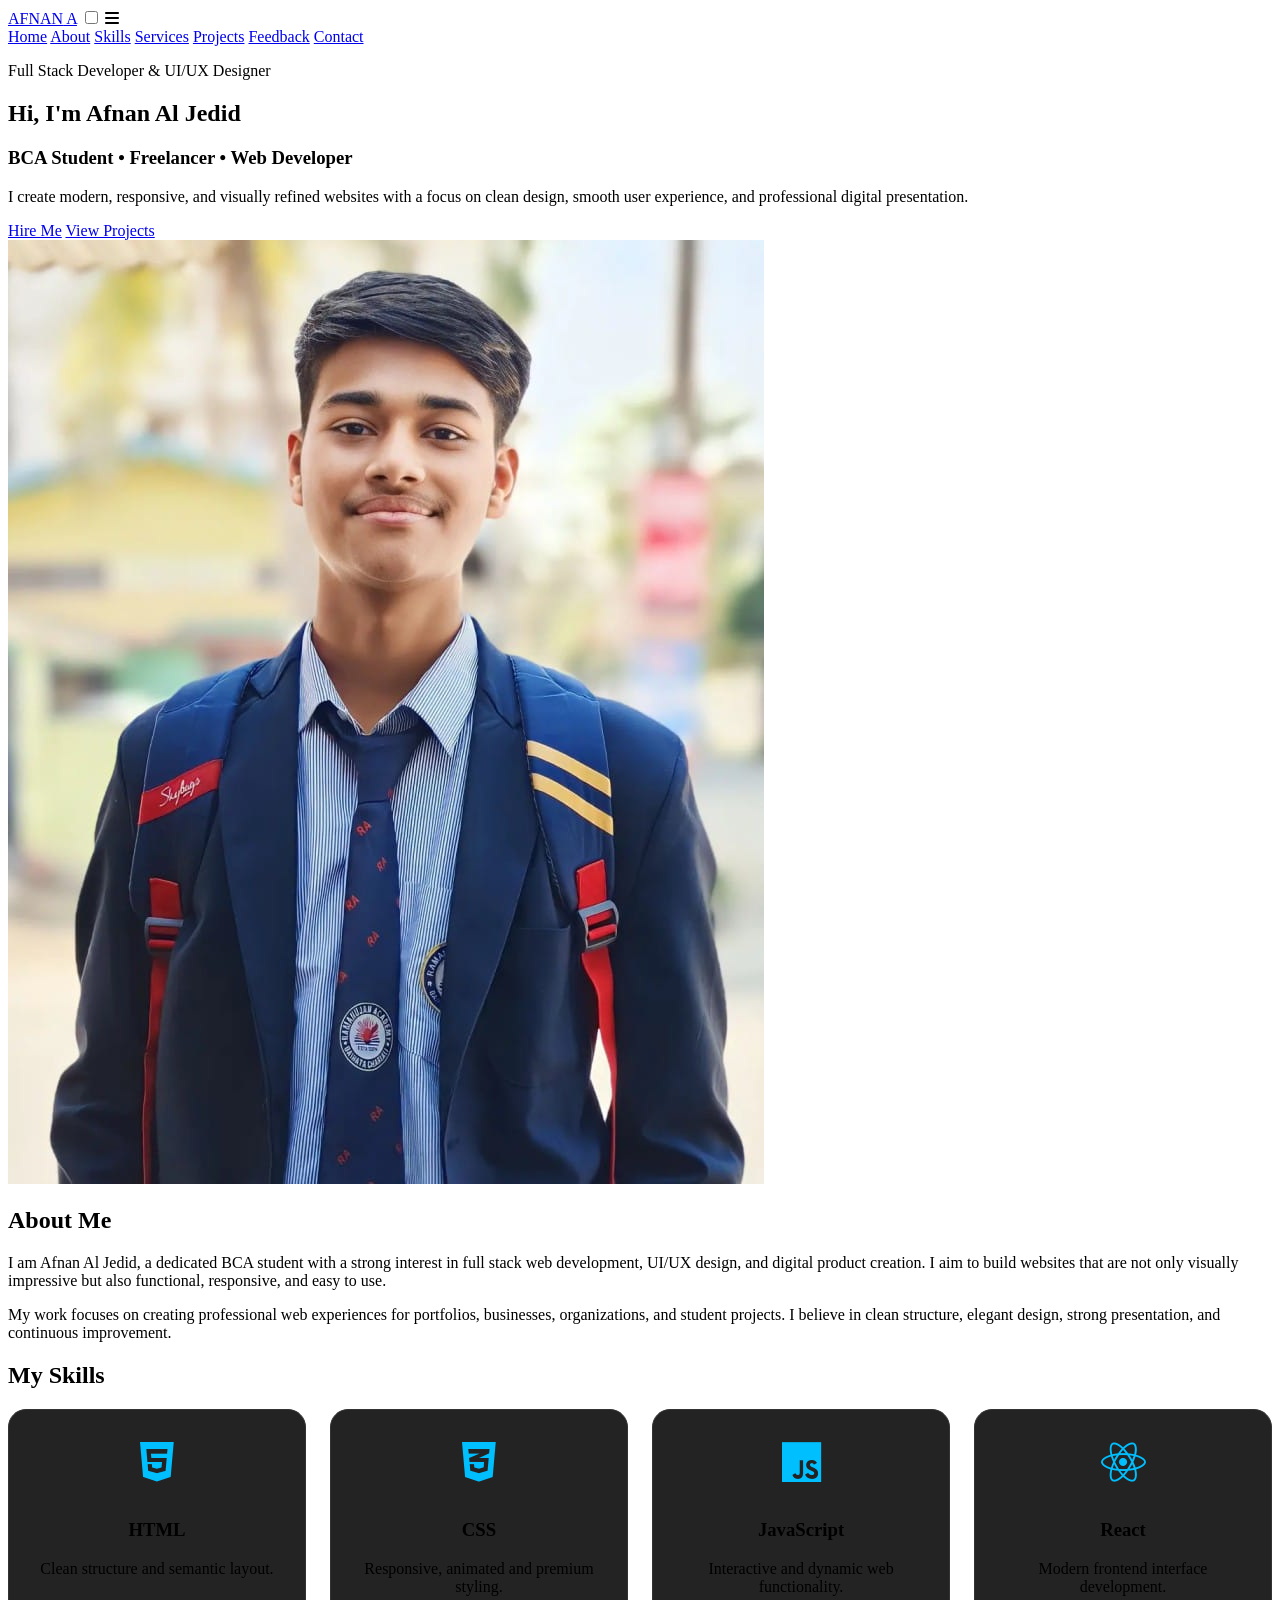
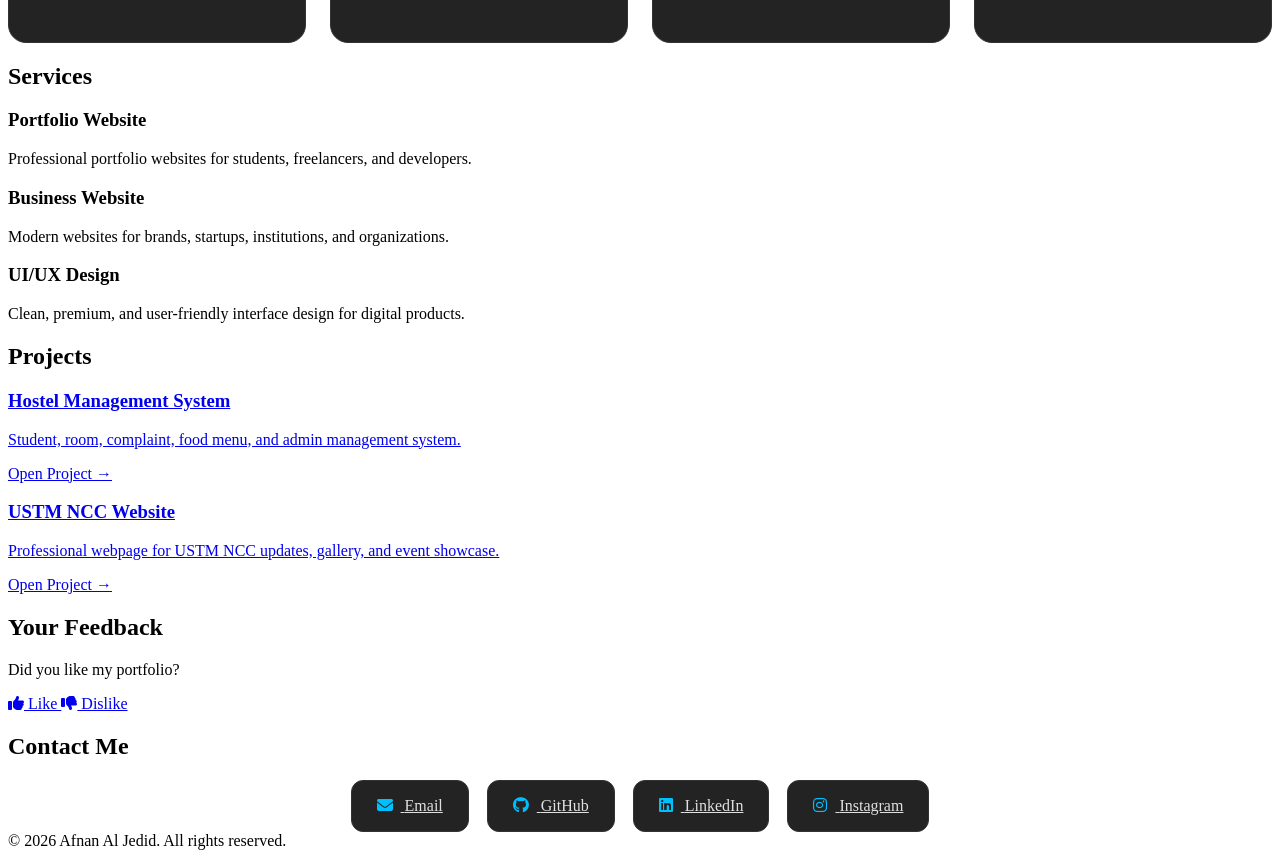
==== commit 21b99f2b: "Revise portfolio content and structure Updated the portfolio website's content and structure, replac" ====
--- a/index.html
+++ b/index.html
@@ -3,19 +3,22 @@
 <head>
   <meta charset="UTF-8" />
   <meta name="viewport" content="width=device-width, initial-scale=1.0" />
+
   <title>Afnan Al Jedid | Portfolio</title>
+
   <link rel="stylesheet" href="style.css" />
 
-  <link rel="stylesheet" href="https://cdnjs.cloudflare.com/ajax/libs/font-awesome/6.5.0/css/all.min.css"/>
+  <link rel="stylesheet"
+  href="https://cdnjs.cloudflare.com/ajax/libs/font-awesome/6.5.0/css/all.min.css">
 </head>
 
 <body>
 
 <header>
-  <a href="#" class="logo"><span class="logo-glow">AFNAN</span> A</a>
+  <a href="#home" class="logo"><span>AFNAN</span> A</a>
 
   <input type="checkbox" id="check">
-  <label for="check" class="menu-btn">☰</label>
+  <label for="check" class="menu-btn"><i class="fa-solid fa-bars"></i></label>
 
   <nav>
     <a href="#home">Home</a>
@@ -23,17 +26,23 @@
     <a href="#skills">Skills</a>
     <a href="#services">Services</a>
     <a href="#projects">Projects</a>
-    <a href="#views">Views</a>
+    <a href="#feedback">Feedback</a>
     <a href="#contact">Contact</a>
   </nav>
 </header>
 
 <section class="hero" id="home">
-  <div class="hero-text">
+  <div class="hero-content">
     <p class="tag">Full Stack Developer & UI/UX Designer</p>
+
     <h1>Hi, I'm <span>Afnan Al Jedid</span></h1>
+
     <h3>BCA Student • Freelancer • Web Developer</h3>
-    <p>I design and develop sleek, responsive, and professional digital experiences.</p>
+
+    <p>
+      I create modern, responsive, and visually refined websites with a focus on
+      clean design, smooth user experience, and professional digital presentation.
+    </p>
 
     <div class="buttons">
       <a href="#contact" class="btn">Hire Me</a>
@@ -51,13 +60,17 @@
 
   <div class="about-box">
     <p>
-      I am Afnan Al Jedid, a passionate BCA student, web developer, and UI/UX enthusiast.
-      I focus on building clean, modern, and high-performing websites that combine
-      strong functionality with elegant design. My goal is to create digital solutions
-      that look premium, work smoothly, and deliver a professional user experience.
+      I am Afnan Al Jedid, a dedicated BCA student with a strong interest in
+      full stack web development, UI/UX design, and digital product creation.
+      I aim to build websites that are not only visually impressive but also
+      functional, responsive, and easy to use.
     </p>
 
-    <a href="#" class="btn resume-btn" onclick="window.print()">Download Resume / CV</a>
+    <p>
+      My work focuses on creating professional web experiences for portfolios,
+      businesses, organizations, and student projects. I believe in clean
+      structure, elegant design, strong presentation, and continuous improvement.
+    </p>
   </div>
 </section>
 
@@ -68,25 +81,25 @@
     <div class="skill-card">
       <i class="fa-brands fa-html5"></i>
       <h3>HTML</h3>
-      <div class="bar"><span style="width:95%"></span></div>
+      <p>Clean structure and semantic layout.</p>
     </div>
 
     <div class="skill-card">
       <i class="fa-brands fa-css3-alt"></i>
       <h3>CSS</h3>
-      <div class="bar"><span style="width:90%"></span></div>
+      <p>Responsive, animated and premium styling.</p>
     </div>
 
     <div class="skill-card">
       <i class="fa-brands fa-js"></i>
       <h3>JavaScript</h3>
-      <div class="bar"><span style="width:75%"></span></div>
+      <p>Interactive and dynamic web functionality.</p>
     </div>
 
     <div class="skill-card">
       <i class="fa-brands fa-react"></i>
       <h3>React</h3>
-      <div class="bar"><span style="width:70%"></span></div>
+      <p>Modern frontend interface development.</p>
     </div>
   </div>
 </section>
@@ -97,17 +110,17 @@
   <div class="grid">
     <div class="card">
       <h3>Portfolio Website</h3>
-      <p>Modern portfolio websites for students, developers, and freelancers.</p>
+      <p>Professional portfolio websites for students, freelancers, and developers.</p>
     </div>
 
     <div class="card">
       <h3>Business Website</h3>
-      <p>Professional websites for brands, startups, and organizations.</p>
+      <p>Modern websites for brands, startups, institutions, and organizations.</p>
     </div>
 
     <div class="card">
       <h3>UI/UX Design</h3>
-      <p>Clean, premium, and user-friendly interface designs.</p>
+      <p>Clean, premium, and user-friendly interface design for digital products.</p>
     </div>
   </div>
 </section>
@@ -115,28 +128,37 @@
 <section id="projects">
   <h2 class="title">Projects</h2>
 
-  <div class="grid">
+  <div class="grid project-grid">
     <a href="dashboard.html" class="card project-card">
       <h3>Hostel Management System</h3>
-      <p>Student, room, complaints, food menu and admin management system.</p>
+      <p>Student, room, complaint, food menu, and admin management system.</p>
+      <span>Open Project →</span>
     </a>
 
     <a href="ncc.html" class="card project-card">
       <h3>USTM NCC Website</h3>
       <p>Professional webpage for USTM NCC updates, gallery, and event showcase.</p>
+      <span>Open Project →</span>
     </a>
   </div>
 </section>
 
-<section id="views">
-  <h2 class="title">People's Views</h2>
+<section id="feedback">
+  <h2 class="title">Your Feedback</h2>
 
-  <div class="view-box">
+  <div class="feedback-box">
     <p>Did you like my portfolio?</p>
 
-    <div class="reaction-buttons">
-      <button onclick="likePortfolio()">👍 Like <span id="likeCount">0</span></button>
-      <button onclick="dislikePortfolio()">👎 Dislike <span id="dislikeCount">0</span></button>
+    <div class="feedback-buttons">
+      <a href="mailto:afnanjedid@gmail.com?subject=Portfolio Feedback&body=I liked your portfolio. It looks professional and impressive."
+         class="like-btn">
+        <i class="fa-solid fa-thumbs-up"></i> Like
+      </a>
+
+      <a href="mailto:afnanjedid@gmail.com?subject=Portfolio Feedback&body=I did not like your portfolio. Here is my suggestion:"
+         class="dislike-btn">
+        <i class="fa-solid fa-thumbs-down"></i> Dislike
+      </a>
     </div>
   </div>
 </section>
@@ -146,19 +168,23 @@
 
   <div class="contact-box">
     <a href="mailto:afnanjedid@gmail.com">
-      <i class="fa-solid fa-envelope"></i> Email
+      <i class="fa-solid fa-envelope"></i>
+      <span>Email</span>
     </a>
 
     <a href="https://github.com/Afnan250" target="_blank">
-      <i class="fa-brands fa-github"></i> GitHub
+      <i class="fa-brands fa-github"></i>
+      <span>GitHub</span>
     </a>
 
     <a href="https://linkedin.com/in/afnan-al-jedid-005937323" target="_blank">
-      <i class="fa-brands fa-linkedin"></i> LinkedIn
+      <i class="fa-brands fa-linkedin"></i>
+      <span>LinkedIn</span>
     </a>
 
     <a href="https://instagram.com/afnanunfolded24" target="_blank">
-      <i class="fa-brands fa-instagram"></i> Instagram
+      <i class="fa-brands fa-instagram"></i>
+      <span>Instagram</span>
     </a>
   </div>
 </section>
@@ -167,25 +193,5 @@
   © 2026 Afnan Al Jedid. All rights reserved.
 </footer>
 
-<script>
-  let likes = localStorage.getItem("likes") || 0;
-  let dislikes = localStorage.getItem("dislikes") || 0;
-
-  document.getElementById("likeCount").innerText = likes;
-  document.getElementById("dislikeCount").innerText = dislikes;
-
-  function likePortfolio() {
-    likes++;
-    localStorage.setItem("likes", likes);
-    document.getElementById("likeCount").innerText = likes;
-  }
-
-  function dislikePortfolio() {
-    dislikes++;
-    localStorage.setItem("dislikes", dislikes);
-    document.getElementById("dislikeCount").innerText = dislikes;
-  }
-</script>
-
 </body>
 </html>
--- a/style.css
+++ b/style.css
@@ -1,340 +1,123 @@
-* {
-  margin: 0;
-  padding: 0;
-  box-sizing: border-box;
-  font-family: "Segoe UI", Arial, sans-serif;
+.logo-glow {
+  color: #00BFFF;
+  text-shadow: 0 0 10px #00BFFF, 0 0 25px #00BFFF;
+  animation: glow 2s infinite alternate;
 }
 
-:root {
-  --bg: #1B1B1B;
-  --card: #232323;
-  --text: #E0E0E0;
-  --muted: #A7A7A7;
-  --accent: #00BFFF;
-  --orange: #FF7A18;
-  --border: #333333;
+@keyframes glow {
+  from {
+    text-shadow: 0 0 8px #00BFFF;
+  }
+  to {
+    text-shadow: 0 0 25px #00BFFF, 0 0 45px #00BFFF;
+  }
 }
 
-html {
-  scroll-behavior: smooth;
+.skill-container {
+  display: grid;
+  grid-template-columns: repeat(auto-fit, minmax(220px, 1fr));
+  gap: 24px;
 }
 
-body {
-  background: var(--bg);
-  color: var(--text);
-  line-height: 1.7;
+.skill-card {
+  background: #232323;
+  padding: 30px;
+  border-radius: 18px;
+  text-align: center;
+  border: 1px solid #333;
+  transition: 0.4s;
 }
 
-a {
-  text-decoration: none;
-  color: inherit;
+.skill-card:hover {
+  transform: translateY(-10px) scale(1.03);
+  border-color: #00BFFF;
+  box-shadow: 0 0 25px rgba(0, 191, 255, 0.25);
 }
 
-header {
-  width: 100%;
-  padding: 18px 8%;
-  position: fixed;
-  top: 0;
-  left: 0;
-  background: rgba(27, 27, 27, 0.96);
-  display: flex;
-  justify-content: space-between;
-  align-items: center;
-  z-index: 1000;
-  border-bottom: 1px solid var(--border);
+.skill-card i {
+  font-size: 45px;
+  color: #00BFFF;
+  margin-bottom: 15px;
 }
 
-.logo {
-  font-size: 26px;
-  font-weight: 800;
-  color: var(--text);
+.bar {
+  width: 100%;
+  height: 8px;
+  background: #111;
+  border-radius: 20px;
+  margin-top: 15px;
+  overflow: hidden;
 }
 
-.logo span {
-  color: var(--accent);
+.bar span {
+  display: block;
+  height: 100%;
+  background: linear-gradient(90deg, #00BFFF, #FF7A18);
+  border-radius: 20px;
 }
 
-nav a {
-  margin-left: 26px;
-  font-weight: 600;
-  color: var(--muted);
+.project-card {
+  display: block;
+  cursor: pointer;
+}
+
+.view-box {
+  max-width: 650px;
+  margin: auto;
+  text-align: center;
+  background: #232323;
+  padding: 35px;
+  border-radius: 22px;
+  border: 1px solid #333;
+  box-shadow: 0 0 30px rgba(0, 191, 255, 0.15);
+}
+
+.view-box p {
+  font-size: 22px;
+  margin-bottom: 25px;
+}
+
+.reaction-buttons button {
+  padding: 14px 25px;
+  margin: 10px;
+  border: none;
+  border-radius: 30px;
+  background: #00BFFF;
+  color: #111;
+  font-weight: bold;
+  cursor: pointer;
   transition: 0.3s;
 }
 
-nav a:hover {
-  color: var(--accent);
+.reaction-buttons button:hover {
+  background: #FF7A18;
+  color: white;
+  transform: scale(1.08);
 }
 
-.menu-btn,
-#check {
-  display: none;
+.contact-box {
+  display: flex;
+  justify-content: center;
+  flex-wrap: wrap;
+  gap: 18px;
 }
 
-section {
-  padding: 95px 8%;
-}
-
-.hero {
-  min-height: 100vh;
-  padding-top: 135px;
-  display: flex;
-  justify-content: space-between;
-  align-items: center;
-  gap: 45px;
-}
-
-.hero-text {
-  max-width: 650px;
-}
-
-.tag {
-  color: var(--accent);
-  font-weight: 700;
-  margin-bottom: 12px;
-  letter-spacing: 1px;
-}
-
-.hero h1 {
-  font-size: 58px;
-  line-height: 1.1;
-  margin-bottom: 18px;
-}
-
-.hero h1 span {
-  color: var(--accent);
-}
-
-.hero h3 {
-  font-size: 24px;
-  color: var(--muted);
-  margin-bottom: 18px;
-}
-
-.hero p {
-  color: var(--muted);
-  margin-bottom: 28px;
-}
-
-.hero-photo {
-  width: 330px;
-  height: 410px;
-  border-radius: 24px;
-  overflow: hidden;
-  border: 2px solid var(--accent);
-  background: linear-gradient(145deg, var(--accent), var(--orange));
-  box-shadow: 0 0 35px rgba(0, 191, 255, 0.25);
-}
-
-.hero-photo img {
-  width: 100%;
-  height: 100%;
-  object-fit: cover;
-}
-
-.buttons a {
-  display: inline-block;
-  padding: 13px 28px;
-  margin-right: 12px;
-  border-radius: 6px;
-  font-weight: 700;
+.contact-box a {
+  background: #232323;
+  padding: 16px 25px;
+  border-radius: 12px;
+  border: 1px solid #333;
+  color: #E0E0E0;
   transition: 0.3s;
 }
 
-.btn {
-  background: var(--accent);
-  color: #101010;
+.contact-box a:hover {
+  color: #00BFFF;
+  border-color: #00BFFF;
+  transform: translateY(-6px);
 }
 
-.btn:hover {
-  background: var(--orange);
-  color: white;
+.contact-box i {
+  margin-right: 8px;
+  color: #00BFFF;
 }
-
-.btn-outline {
-  border: 2px solid var(--accent);
-  color: var(--accent);
-}
-
-.btn-outline:hover {
-  background: var(--accent);
-  color: #101010;
-}
-
-.title {
-  text-align: center;
-  font-size: 38px;
-  margin-bottom: 42px;
-  color: var(--text);
-}
-
-.title::after {
-  content: "";
-  display: block;
-  width: 70px;
-  height: 3px;
-  background: var(--accent);
-  margin: 12px auto 0;
-}
-
-.about-box,
-.card {
-  background: var(--card);
-  border: 1px solid var(--border);
-  border-radius: 18px;
-  padding: 28px;
-  box-shadow: 0 15px 35px rgba(0,0,0,0.25);
-}
-
-.about-box p,
-.card p {
-  color: var(--muted);
-}
-
-.info {
-  display: grid;
-  grid-template-columns: repeat(2, 1fr);
-  gap: 18px;
-  margin-top: 24px;
-}
-
-.info div {
-  background: #1A1A1A;
-  padding: 15px;
-  border-radius: 10px;
-  border-left: 3px solid var(--accent);
-}
-
-.grid {
-  display: grid;
-  grid-template-columns: repeat(auto-fit, minmax(300px, 1fr));
-  gap: 24px;
-}
-
-.card {
-  transition: 0.3s;
-}
-
-.card:hover {
-  transform: translateY(-8px);
-  border-color: var(--accent);
-}
-
-.card h3 {
-  color: var(--accent);
-  margin-bottom: 12px;
-}
-
-.skills span {
-  display: inline-block;
-  background: #1A1A1A;
-  color: var(--text);
-  padding: 8px 13px;
-  margin: 6px;
-  border-radius: 20px;
-  font-size: 14px;
-  border: 1px solid var(--border);
-}
-
-.contact-box {
-  text-align: center;
-  max-width: 760px;
-  margin: auto;
-}
-
-.contact-box p {
-  margin-bottom: 12px;
-}
-
-footer {
-  text-align: center;
-  padding: 25px;
-  background: #121212;
-  color: var(--muted);
-  border-top: 1px solid var(--border);
-}
-
-/* Mobile View */
-@media (max-width: 900px) {
-  .menu-btn {
-    display: block;
-    font-size: 30px;
-    cursor: pointer;
-    color: var(--text);
-  }
-
-  nav {
-    position: fixed;
-    top: 69px;
-    right: -100%;
-    width: 78%;
-    height: 100vh;
-    background: #121212;
-    display: flex;
-    flex-direction: column;
-    padding: 35px;
-    transition: 0.4s;
-    border-left: 1px solid var(--border);
-  }
-
-  nav a {
-    margin: 16px 0;
-    font-size: 18px;
-  }
-
-  #check:checked ~ nav {
-    right: 0;
-  }
-
-  .hero {
-    flex-direction: column-reverse;
-    text-align: center;
-  }
-
-  .hero h1 {
-    font-size: 40px;
-  }
-
-  .hero h3 {
-    font-size: 20px;
-  }
-
-  .hero-photo {
-    width: 250px;
-    height: 310px;
-  }
-
-  .grid {
-    grid-template-columns: 1fr;
-  }
-
-  .info {
-    grid-template-columns: 1fr;
-  }
-
-  .buttons a {
-    margin-bottom: 12px;
-  }
-}
-
-@media (max-width: 480px) {
-  header {
-    padding: 15px 5%;
-  }
-
-  section {
-    padding: 78px 5%;
-  }
-
-  .hero h1 {
-    font-size: 34px;
-  }
-
-  .title {
-    font-size: 30px;
-  }
-
-  .hero-photo {
-    width: 220px;
-    height: 280px;
-  }
-}
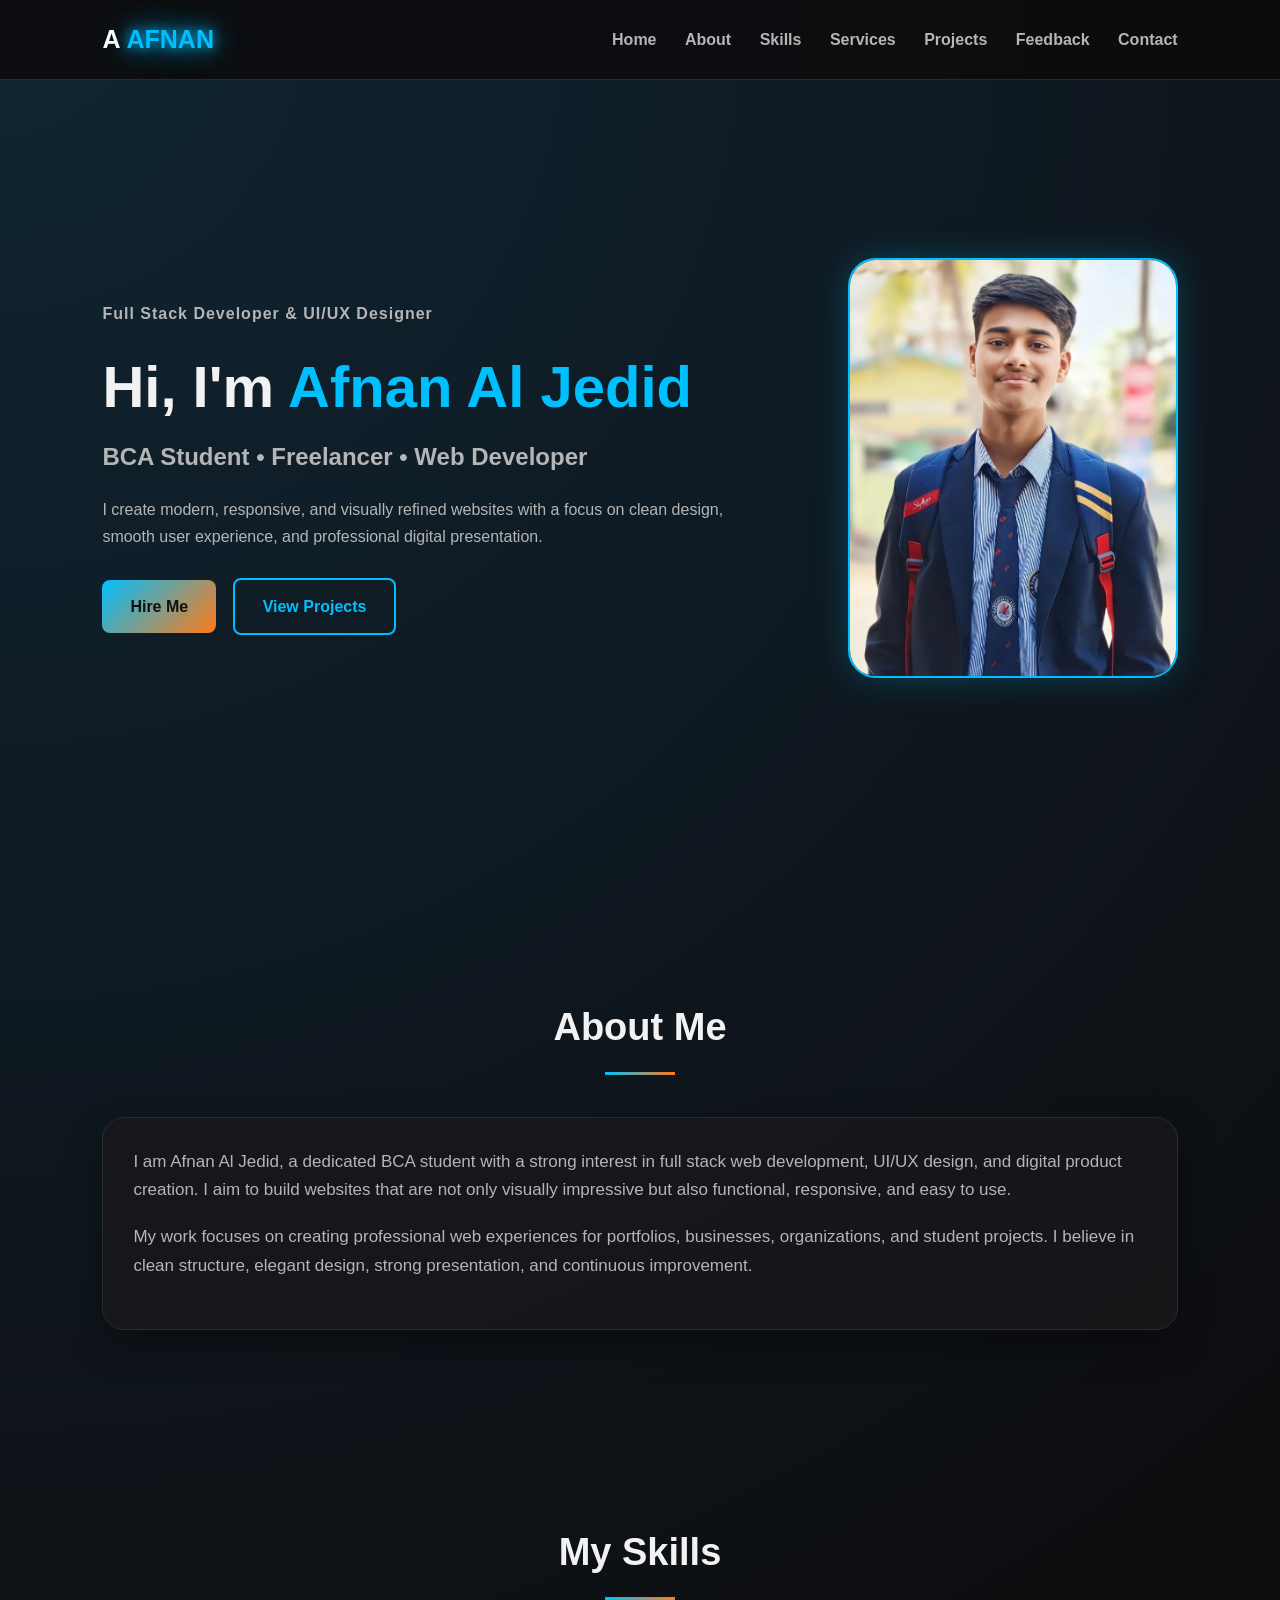
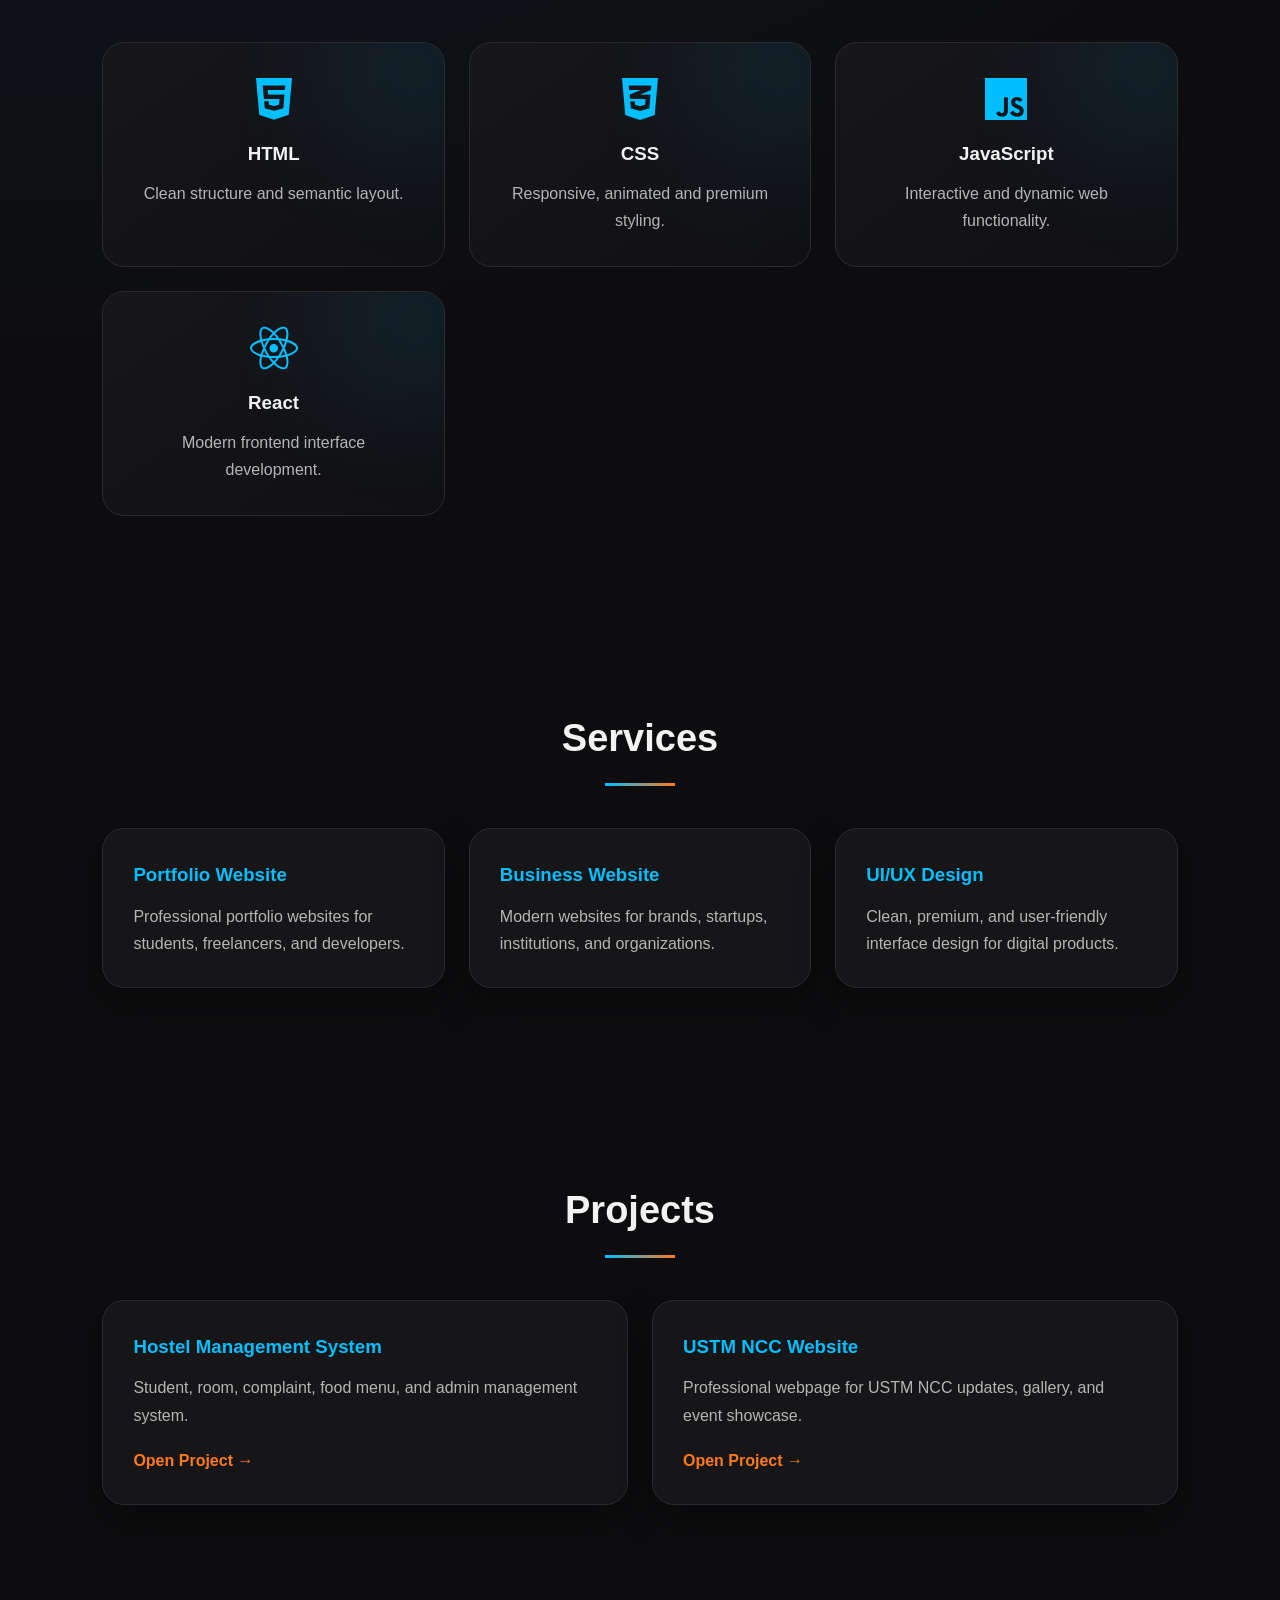
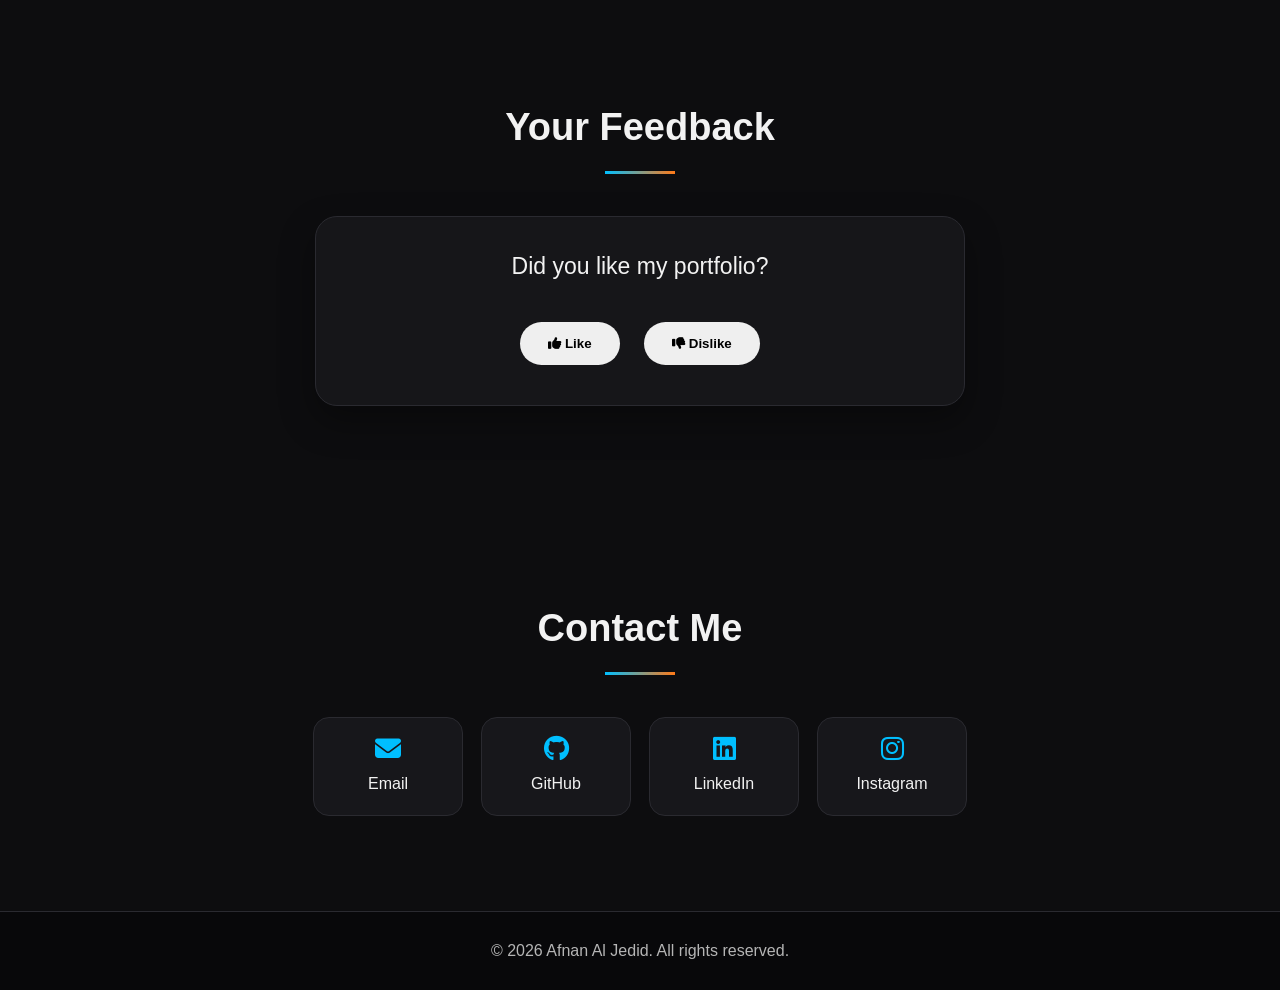
==== commit 6f91a1d4: "Update feedback section with buttons Replaced feedback links with buttons for better usability." ====
--- a/index.html
+++ b/index.html
@@ -15,7 +15,7 @@
 <body>
 
 <header>
-  <a href="#home" class="logo"><span>AFNAN</span> A</a>
+ <a href="#home" class="logo"><strong>A</strong> <span>AFNAN</span></a>
 
   <input type="checkbox" id="check">
   <label for="check" class="menu-btn"><i class="fa-solid fa-bars"></i></label>
@@ -146,21 +146,19 @@
 <section id="feedback">
   <h2 class="title">Your Feedback</h2>
 
-  <div class="feedback-box">
+  <form class="feedback-box" action="https://formspree.io/f/xjgqreap" method="POST">
     <p>Did you like my portfolio?</p>
 
     <div class="feedback-buttons">
-      <a href="mailto:afnanjedid@gmail.com?subject=Portfolio Feedback&body=I liked your portfolio. It looks professional and impressive."
-         class="like-btn">
+      <button type="submit" name="feedback" value="Someone liked your portfolio" class="like-btn">
         <i class="fa-solid fa-thumbs-up"></i> Like
-      </a>
+      </button>
 
-      <a href="mailto:afnanjedid@gmail.com?subject=Portfolio Feedback&body=I did not like your portfolio. Here is my suggestion:"
-         class="dislike-btn">
+      <button type="submit" name="feedback" value="Someone disliked your portfolio" class="dislike-btn">
         <i class="fa-solid fa-thumbs-down"></i> Dislike
-      </a>
+      </button>
     </div>
-  </div>
+  </form>
 </section>
 
 <section id="contact">
--- a/style.css
+++ b/style.css
@@ -1,97 +1,312 @@
-.logo-glow {
-  color: #00BFFF;
-  text-shadow: 0 0 10px #00BFFF, 0 0 25px #00BFFF;
-  animation: glow 2s infinite alternate;
-}
-
-@keyframes glow {
+* {
+  margin: 0;
+  padding: 0;
+  box-sizing: border-box;
+  font-family: "Segoe UI", Arial, sans-serif;
+}
+
+:root {
+  --bg: #0d0d0f;
+  --card: #17171b;
+  --text: #f2f2f2;
+  --muted: #b5b5b5;
+  --blue: #00bfff;
+  --orange: #ff7a18;
+  --border: #2a2a30;
+}
+
+html {
+  scroll-behavior: smooth;
+}
+
+body {
+  background: radial-gradient(circle at top left, #102533, #0d0d0f 45%);
+  color: var(--text);
+  line-height: 1.7;
+}
+
+a {
+  text-decoration: none;
+  color: inherit;
+}
+
+header {
+  width: 100%;
+  padding: 18px 8%;
+  position: fixed;
+  top: 0;
+  left: 0;
+  background: rgba(13, 13, 15, 0.92);
+  backdrop-filter: blur(12px);
+  display: flex;
+  justify-content: space-between;
+  align-items: center;
+  z-index: 1000;
+  border-bottom: 1px solid var(--border);
+}
+
+.logo {
+  font-size: 25px;
+  font-weight: 800;
+  color: #fff;
+}
+
+.logo strong {
+  color: #fff;
+}
+
+.logo span {
+  color: var(--blue);
+  text-shadow: 0 0 12px var(--blue), 0 0 30px var(--blue);
+}
+
+@keyframes logoGlow {
   from {
-    text-shadow: 0 0 8px #00BFFF;
+    text-shadow: 0 0 8px var(--blue);
   }
   to {
-    text-shadow: 0 0 25px #00BFFF, 0 0 45px #00BFFF;
-  }
-}
-
+    text-shadow: 0 0 25px var(--blue), 0 0 45px var(--blue);
+  }
+}
+
+nav a {
+  margin-left: 24px;
+  color: var(--muted);
+  font-weight: 600;
+  transition: 0.3s;
+}
+
+nav a:hover {
+  color: var(--blue);
+}
+
+#check {
+  display: none;
+}
+
+.menu-btn {
+  display: none;
+  font-size: 26px;
+  cursor: pointer;
+}
+
+section {
+  padding: 95px 8%;
+}
+
+.hero {
+  min-height: 100vh;
+  padding-top: 130px;
+  display: flex;
+  align-items: center;
+  justify-content: space-between;
+  gap: 45px;
+}
+
+.hero-content {
+  max-width: 650px;
+}
+
+.tag {
+  color: var(--blue);
+  font-weight: 700;
+  letter-spacing: 1px;
+  margin-bottom: 14px;
+}
+
+.hero h1 {
+  font-size: 58px;
+  line-height: 1.1;
+  margin-bottom: 18px;
+}
+
+.hero h1 span {
+  color: var(--blue);
+}
+
+.hero h3 {
+  font-size: 24px;
+  color: var(--muted);
+  margin-bottom: 18px;
+}
+
+.hero p {
+  color: var(--muted);
+  margin-bottom: 28px;
+}
+
+.hero-photo {
+  width: 330px;
+  height: 420px;
+  border-radius: 28px;
+  overflow: hidden;
+  border: 2px solid var(--blue);
+  box-shadow: 0 0 35px rgba(0, 191, 255, 0.25);
+}
+
+.hero-photo img {
+  width: 100%;
+  height: 100%;
+  object-fit: cover;
+}
+
+.buttons a {
+  display: inline-block;
+  padding: 13px 28px;
+  margin-right: 12px;
+  border-radius: 8px;
+  font-weight: 700;
+  transition: 0.3s;
+}
+
+.btn {
+  background: linear-gradient(135deg, var(--blue), var(--orange));
+  color: #111;
+}
+
+.btn:hover,
+.btn-outline:hover {
+  transform: translateY(-5px);
+}
+
+.btn-outline {
+  border: 2px solid var(--blue);
+  color: var(--blue);
+}
+
+.title {
+  text-align: center;
+  font-size: 38px;
+  margin-bottom: 42px;
+}
+
+.title::after {
+  content: "";
+  width: 70px;
+  height: 3px;
+  background: linear-gradient(90deg, var(--blue), var(--orange));
+  display: block;
+  margin: 12px auto 0;
+}
+
+.about-box,
+.card,
+.feedback-box {
+  background: rgba(23, 23, 27, 0.92);
+  border: 1px solid var(--border);
+  border-radius: 22px;
+  padding: 30px;
+  box-shadow: 0 15px 35px rgba(0,0,0,0.35);
+}
+
+.about-box p {
+  color: var(--muted);
+  margin-bottom: 18px;
+  font-size: 17px;
+}
+
+.grid,
 .skill-container {
   display: grid;
-  grid-template-columns: repeat(auto-fit, minmax(220px, 1fr));
+  grid-template-columns: repeat(auto-fit, minmax(260px, 1fr));
   gap: 24px;
 }
 
+.card {
+  transition: 0.35s;
+}
+
+.card:hover {
+  transform: translateY(-10px);
+  border-color: var(--blue);
+  box-shadow: 0 0 25px rgba(0, 191, 255, 0.18);
+}
+
+.card h3 {
+  color: var(--blue);
+  margin-bottom: 12px;
+}
+
+.card p {
+  color: var(--muted);
+}
+
 .skill-card {
-  background: #232323;
-  padding: 30px;
-  border-radius: 18px;
+  background: linear-gradient(145deg, #17171b, #101013);
+  border: 1px solid var(--border);
+  border-radius: 22px;
+  padding: 32px;
   text-align: center;
-  border: 1px solid #333;
   transition: 0.4s;
+  position: relative;
+  overflow: hidden;
+}
+
+.skill-card::before {
+  content: "";
+  position: absolute;
+  width: 120px;
+  height: 120px;
+  background: var(--blue);
+  filter: blur(70px);
+  opacity: 0.18;
+  top: -30px;
+  right: -30px;
 }
 
 .skill-card:hover {
-  transform: translateY(-10px) scale(1.03);
-  border-color: #00BFFF;
-  box-shadow: 0 0 25px rgba(0, 191, 255, 0.25);
+  transform: translateY(-12px) scale(1.03);
+  border-color: var(--blue);
 }
 
 .skill-card i {
-  font-size: 45px;
-  color: #00BFFF;
+  font-size: 48px;
+  color: var(--blue);
   margin-bottom: 15px;
 }
 
-.bar {
-  width: 100%;
-  height: 8px;
-  background: #111;
-  border-radius: 20px;
-  margin-top: 15px;
-  overflow: hidden;
-}
-
-.bar span {
-  display: block;
-  height: 100%;
-  background: linear-gradient(90deg, #00BFFF, #FF7A18);
-  border-radius: 20px;
+.skill-card h3 {
+  margin-bottom: 10px;
+}
+
+.skill-card p {
+  color: var(--muted);
 }
 
 .project-card {
   display: block;
-  cursor: pointer;
-}
-
-.view-box {
+}
+
+.project-card span {
+  display: inline-block;
+  margin-top: 18px;
+  color: var(--orange);
+  font-weight: 700;
+}
+
+.feedback-box {
   max-width: 650px;
   margin: auto;
   text-align: center;
-  background: #232323;
-  padding: 35px;
-  border-radius: 22px;
-  border: 1px solid #333;
-  box-shadow: 0 0 30px rgba(0, 191, 255, 0.15);
-}
-
-.view-box p {
-  font-size: 22px;
+}
+
+.feedback-box p {
+  font-size: 23px;
   margin-bottom: 25px;
 }
 
-.reaction-buttons button {
-  padding: 14px 25px;
+.feedback-buttons button {
+  border: none;
+  cursor: pointer;
+  display: inline-block;
+  padding: 14px 28px;
   margin: 10px;
-  border: none;
   border-radius: 30px;
-  background: #00BFFF;
-  color: #111;
-  font-weight: bold;
-  cursor: pointer;
+  font-weight: 700;
   transition: 0.3s;
 }
 
-.reaction-buttons button:hover {
-  background: #FF7A18;
-  color: white;
+.feedback-buttons button:hover {
   transform: scale(1.08);
 }
 
@@ -103,21 +318,102 @@
 }
 
 .contact-box a {
-  background: #232323;
-  padding: 16px 25px;
-  border-radius: 12px;
-  border: 1px solid #333;
-  color: #E0E0E0;
+  min-width: 150px;
+  text-align: center;
+  background: var(--card);
+  padding: 18px 25px;
+  border-radius: 16px;
+  border: 1px solid var(--border);
   transition: 0.3s;
 }
 
 .contact-box a:hover {
-  color: #00BFFF;
-  border-color: #00BFFF;
-  transform: translateY(-6px);
+  transform: translateY(-8px);
+  border-color: var(--blue);
+  color: var(--blue);
 }
 
 .contact-box i {
-  margin-right: 8px;
-  color: #00BFFF;
-}
+  display: block;
+  font-size: 26px;
+  margin-bottom: 8px;
+  color: var(--blue);
+}
+
+footer {
+  text-align: center;
+  padding: 25px;
+  background: #08080a;
+  color: var(--muted);
+  border-top: 1px solid var(--border);
+}
+
+@media (max-width: 900px) {
+  .menu-btn {
+    display: block;
+  }
+
+  nav {
+    position: fixed;
+    top: 68px;
+    right: -100%;
+    width: 78%;
+    height: 100vh;
+    background: #0d0d0f;
+    display: flex;
+    flex-direction: column;
+    padding: 35px;
+    transition: 0.4s;
+    border-left: 1px solid var(--border);
+  }
+
+  nav a {
+    margin: 16px 0;
+    font-size: 18px;
+  }
+
+  #check:checked ~ nav {
+    right: 0;
+  }
+
+  .hero {
+    flex-direction: column-reverse;
+    text-align: center;
+  }
+
+  .hero h1 {
+    font-size: 40px;
+  }
+
+  .hero h3 {
+    font-size: 20px;
+  }
+
+  .hero-photo {
+    width: 250px;
+    height: 320px;
+  }
+}
+
+@media (max-width: 480px) {
+  header {
+    padding: 15px 5%;
+  }
+
+  section {
+    padding: 80px 5%;
+  }
+
+  .hero h1 {
+    font-size: 34px;
+  }
+
+  .title {
+    font-size: 30px;
+  }
+
+  .hero-photo {
+    width: 220px;
+    height: 285px;
+  }
+}
